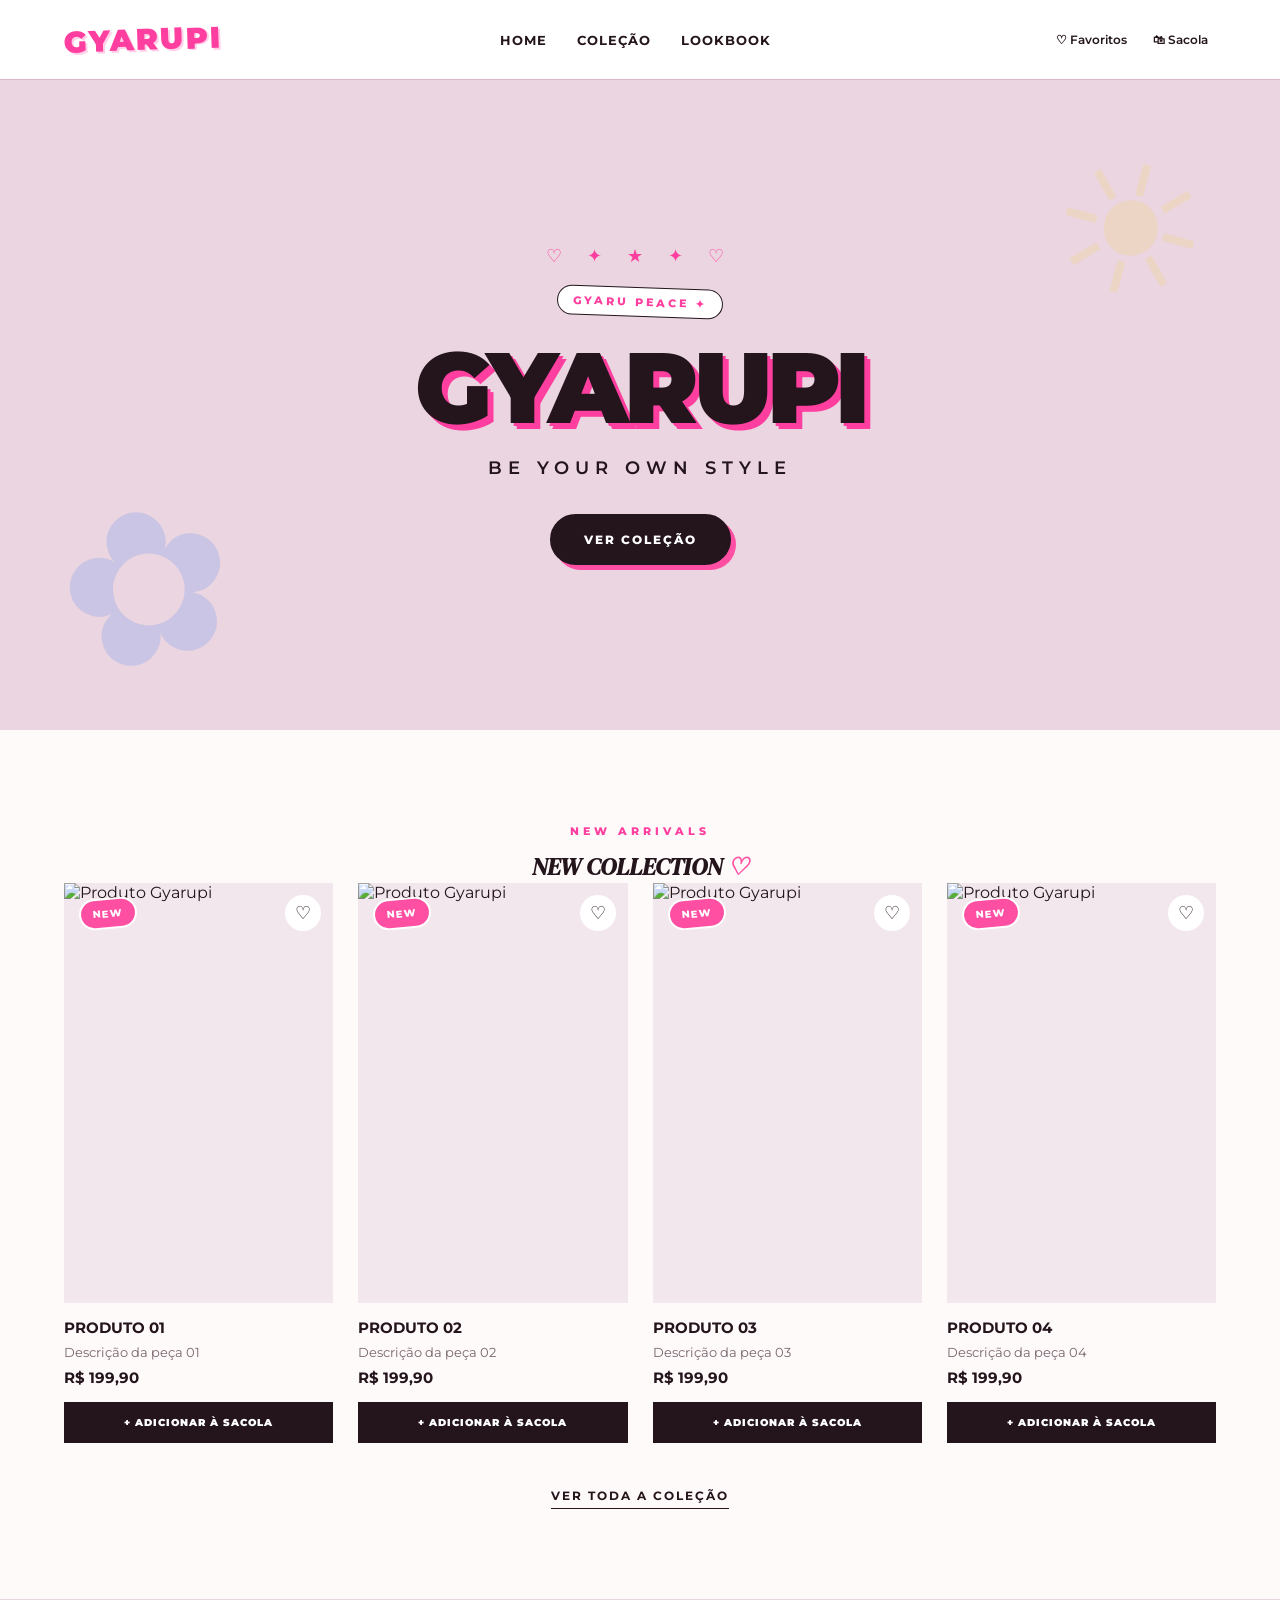
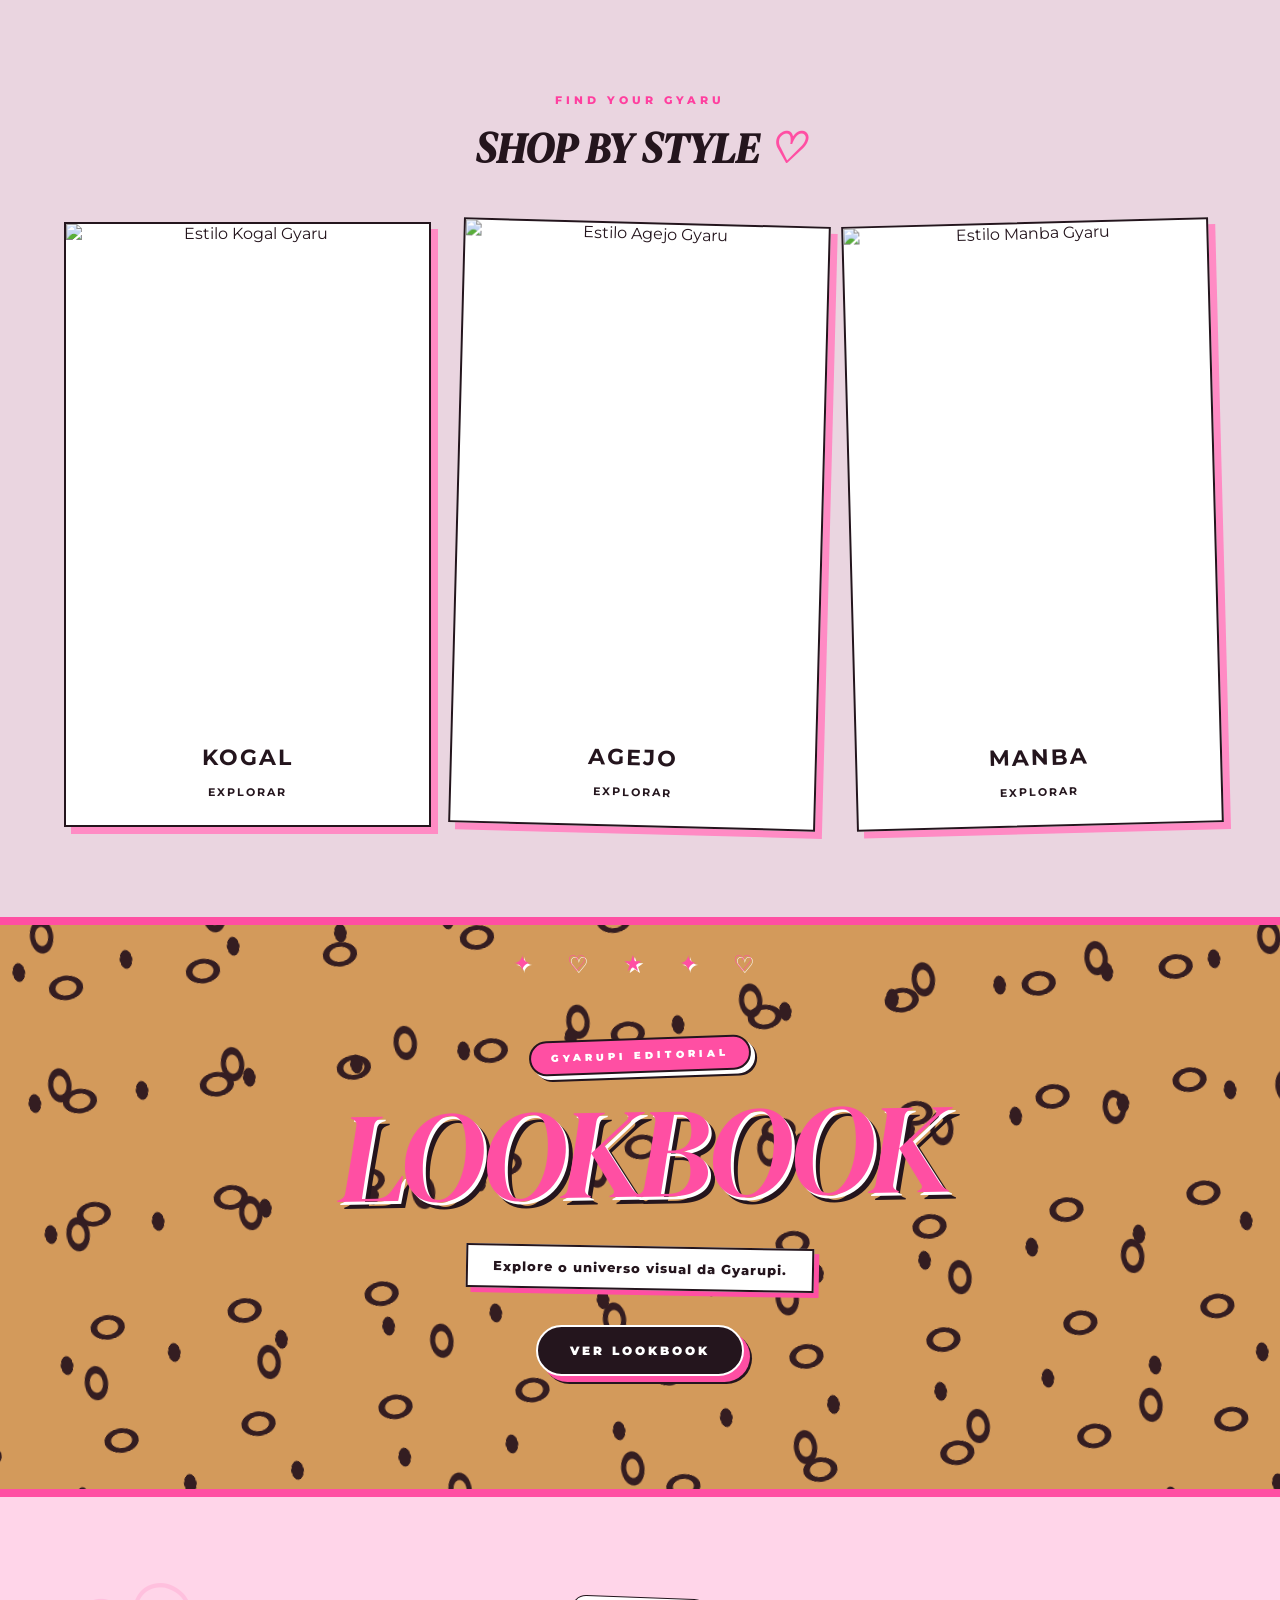
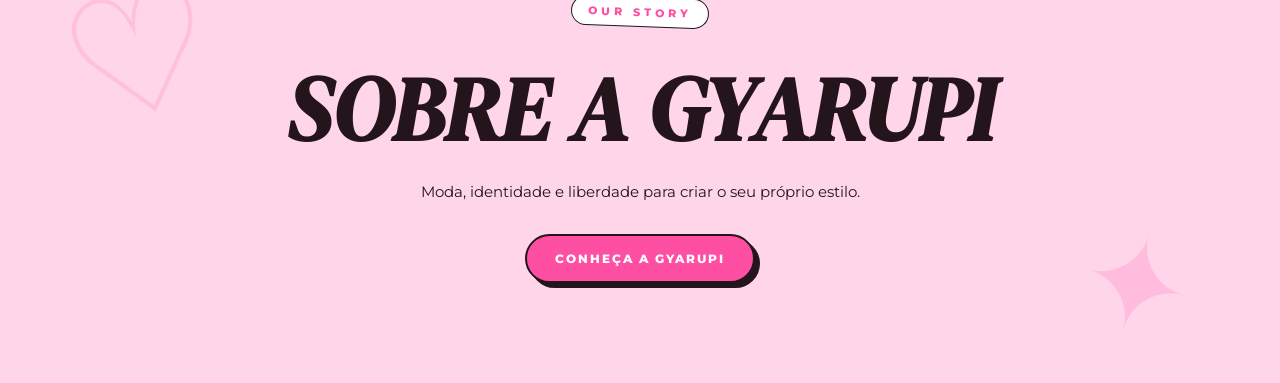
==== index.html @ 0e394620 "Add files via upload" ====
<!DOCTYPE html>
<html lang="pt-BR">

<head>
    <meta charset="UTF-8">
    <meta name="viewport" content="width=device-width, initial-scale=1.0">

    <title>Gyarupi</title>

    <link rel="stylesheet" href="/index.css">
</head>

<body>

    <!-- ========================================
         CABEÇALHO
    ========================================= -->

    <header class="cabecalho">

        <div class="logo">
            GYARUPI
        </div>

        <nav class="menu">
            <a href="index.html">HOME</a>
            <a href="colecao.html">COLEÇÃO</a>
            <a href="lookbook.html">LOOKBOOK</a>
           
        </nav>

        <div class="acoes">
    <button class="botao-favoritos">♡ Favoritos</button>
    <button class="botao-sacola">🛍 Sacola</button>
</div>
    </header>


    <!-- ========================================
         CONTEÚDO PRINCIPAL
    ========================================= -->

    <main>

        <!-- ====================================
             HERO / CAPA
        ===================================== -->

        <section id="home" class="hero">

            <div class="hero-conteudo">

                <p class="hero-pequeno">
                    GYARU PEACE ✦
                </p>

                <h1>GYARUPI</h1>

                <p class="hero-frase">
                    BE YOUR OWN STYLE
                </p>

                <a href="colecao.html" class="botao-colecao">
                    VER COLEÇÃO
                </a>

            </div>


        </section>


        <!-- ====================================
             DESTAQUES DA COLEÇÃO
        ===================================== -->

        <section class="colecao">

            <p class="subtitulo">
                NEW ARRIVALS
            </p>

            <h2>NEW COLLECTION</h2>

            <div class="produtos">

                <!-- PRODUTO 01 -->

                <article class="produto">

                    <div class="produto-imagem">

                        <span class="etiqueta">NEW</span>

                        <button class="favorito">♡</button>

                        <img src="imagens/produto-01.jpg" alt="Produto Gyarupi">

                    </div>

                    <div class="produto-info">

                        <h3>PRODUTO 01</h3>

                        <p class="produto-descricao">
                            Descrição da peça 01
                        </p>

                        <p class="produto-preco">
                            R$ 199,90
                        </p>
                        <button class="adicionar-sacola">
                            + ADICIONAR À SACOLA
                        </button>
                    </div>

                </article>


                <!-- PRODUTO 02 -->

                <article class="produto">

                    <div class="produto-imagem">

                        <span class="etiqueta">NEW</span>

                        <button class="favorito">♡</button>

                        <img src="imagens/produto-02.jpg" alt="Produto Gyarupi">

                    </div>

                    <div class="produto-info">

                        <h3>PRODUTO 02</h3>

                        <p class="produto-descricao">
                            Descrição da peça 02
                        </p>

                        <p class="produto-preco">
                            R$ 199,90
                        </p>
                        <button class="adicionar-sacola">
                            + ADICIONAR À SACOLA
                        </button>
                    </div>

                </article>


                <!-- PRODUTO 03 -->

                <article class="produto">

                    <div class="produto-imagem">

                        <span class="etiqueta">NEW</span>

                        <button class="favorito">♡</button>

                        <img src="imagens/produto-03.jpg" alt="Produto Gyarupi">

                    </div>

                    <div class="produto-info">

                        <h3>PRODUTO 03</h3>

                        <p class="produto-descricao">
                            Descrição da peça 03
                        </p>

                        <p class="produto-preco">
                            R$ 199,90
                        </p>
                        <button class="adicionar-sacola">
                            + ADICIONAR À SACOLA
                        </button>
                    </div>

                </article>


                <!-- PRODUTO 04 -->

                <article class="produto">

                    <div class="produto-imagem">

                        <span class="etiqueta">NEW</span>

                        <button class="favorito">♡</button>

                        <img src="imagens/produto-04.jpg" alt="Produto Gyarupi">

                    </div>

                    <div class="produto-info">

                        <h3>PRODUTO 04</h3>

                        <p class="produto-descricao">
                            Descrição da peça 04
                        </p>

                        <p class="produto-preco">
                            R$ 199,90
                        </p>
                        <button class="adicionar-sacola">
                            + ADICIONAR À SACOLA
                        </button>
                    </div>

                </article>

            </div>

            <a href="colecao.html" class="ver-todos">
                VER TODA A COLEÇÃO
            </a>

        </section>


        <!-- ====================================
             SHOP BY STYLE
        ===================================== -->

        <section class="estilos">

            <p class="subtitulo">
                FIND YOUR GYARU
            </p>

            <h2>SHOP BY STYLE</h2>

            <div class="lista-estilos">

                <!-- KOGAL -->

                <article class="estilo">

                    <img src="imagens/kogal.jpg" alt="Estilo Kogal Gyaru">

                    <h3>KOGAL</h3>

                    <a href="colecao.html">
                        EXPLORAR
                    </a>

                </article>


                <!-- AGEJO -->

                <article class="estilo">

                    <img src="imagens/agejo.jpg" alt="Estilo Agejo Gyaru">

                    <h3>AGEJO</h3>

                    <a href="colecao.html">
                        EXPLORAR
                    </a>

                </article>


                <!-- MANBA -->

                <article class="estilo manba">

                    <img src="fotoso/MANBA.jpg" alt="Estilo Manba Gyaru">

                    <h3>MANBA</h3>

                    <a href="colecao.html">
                        EXPLORAR
                    </a>

                </article>

        </section>


        <!-- ====================================
             CHAMADA PARA O LOOKBOOK
        ===================================== -->

        <section class="chamada-lookbook">

            <p class="subtitulo">
                GYARUPI EDITORIAL
            </p>

            <h2>LOOKBOOK</h2>

            <p>
                Explore o universo visual da Gyarupi.
            </p>

            <a href="lookbook.html">
                VER LOOKBOOK
            </a>

        </section>


        <!-- ====================================
             CHAMADA SOBRE A MARCA
        ===================================== -->

        <section class="chamada-sobre">

            <p class="subtitulo">
                OUR STORY
            </p>

            <h2>SOBRE A GYARUPI</h2>

            <p>
                Moda, identidade e liberdade para criar o seu próprio estilo.
            </p>

            <a href="sobre.html">
                CONHEÇA A GYARUPI
            </a>

        </section>

    </main>


    <!-- ========================================
         JAVASCRIPT
    ========================================= -->
    <!-- =========================
     POPUP GYARUPI
========================== -->

    <div class="popup-fundo" id="popup">

        <div class="popup">

            <button class="popup-fechar" id="fechar-popup">
                ×
            </button>

            <p class="popup-mini">
                GYARUPI ♡
            </p>

            <h2 id="popup-titulo">
                FAVORITOS
            </h2>

            <p id="popup-texto">
                Você ainda não favoritou nenhum produto.
            </p>

            <button class="popup-botao" id="popup-ok">
                OK ♡
            </button>

        </div>

    </div>
    

<!-- =========================
     FAVORITOS LATERAL
========================== -->

<div class="favoritos-fundo" id="favoritos-fundo"></div>


<aside class="painel-favoritos" id="painel-favoritos">

    <div class="favoritos-topo">

        <div>

            <p class="favoritos-mini">
                YOUR LOVES ♡
            </p>

            <h2>FAVORITOS</h2>

        </div>


        <button class="fechar-favoritos" id="fechar-favoritos">
            ×
        </button>

    </div>


    <div class="favoritos-conteudo" id="favoritos-conteudo">

        <div class="favoritos-vazio">

            <span>♡</span>

            <p>
                Você ainda não favoritou nenhum produto.
            </p>

        </div>

    </div>

</aside>




    <!-- =========================
     SACOLA LATERAL
========================== -->

<div class="sacola-fundo" id="sacola-fundo"></div>

<aside class="painel-sacola" id="painel-sacola">

    <div class="sacola-topo">

        <div>
            <p class="sacola-mini">
                GYARUPI SHOP ♡
            </p>

            <h2>MINHA SACOLA</h2>
        </div>

        <button class="fechar-sacola" id="fechar-sacola">
            ×
        </button>

    </div>


    <div class="sacola-conteudo" id="sacola-conteudo">

        <div class="sacola-vazia">

            <span>♡</span>

            <p>
                Sua sacola está vazia.
            </p>

        </div>

    </div>


    <div class="sacola-rodape">

        <div class="sacola-total">

            <span>TOTAL</span>

            <strong id="sacola-total">
                R$ 0,00
            </strong>

        </div>

        <button class="finalizar-compra">
            FINALIZAR COMPRA ♡
        </button>

    </div>

</aside>
    
    
    <script src="/index.js"></script>


</body>

</html>
---- index.css ----
@import url('https://fonts.googleapis.com/css2?family=DM+Serif+Display:ital@0;1&family=Montserrat:wght@400;500;600;700;800;900&display=swap');

* {
    margin: 0;
    padding: 0;
    box-sizing: border-box;
}

body {
    background-color: #ead5e0;
    color: #24151d;
    font-family: 'Montserrat', sans-serif;
}

img {
    max-width: 100%;
    display: block;
}

a {
    color: inherit;
    text-decoration: none;
}

button {
    font: inherit;
    cursor: pointer;
}


/* cabeçalho */

.cabecalho {
    width: 100%;
    min-height: 80px;
    display: flex;
    align-items: center;
    justify-content: space-between;
    padding: 0 5%;
    background-color: white;
    border-bottom: 1px solid #d9b8c9;
}

.logo {
    font-size: 30px;
    font-weight: 900;
    letter-spacing: 2px;
    color: #ff3f9f;
    transform: rotate(-2deg);
    text-shadow: 2px 2px 0 #ffd0e7;
}

.logo a {
    color: inherit;
    text-decoration: none;
}

.menu {
    display: flex;
    align-items: center;
    gap: 30px;
}

.menu a {
    font-size: 13px;
    font-weight: 700;
    letter-spacing: 1px;
}

.menu a:hover {
    color: #ff4fa3;
}

.acoes {
    display: flex;
    align-items: center;
    gap: 10px;
}

.acoes button {
    border: none;
    background: transparent;
    color: #24151d;
    font-size: 12px;
    font-weight: 600;
    padding: 8px;
}

.acoes button:hover {
    color: #ff4fa3;
}


/* capa */

.hero {
    min-height: 650px;
    display: flex;
    align-items: center;
    justify-content: center;

    padding: 80px 5%;

    background-color: #ead5e0;
    text-align: center;

    position: relative;
    overflow: hidden;
}

.hero-pequeno {
    display: inline-block;

    background-color: white;
    color: #ff3f9f;

    padding: 7px 15px;
    margin-bottom: 20px;

    font-size: 11px;
    font-weight: 800;
    letter-spacing: 3px;

    border: 1px solid #24151d;
    border-radius: 50px;

    transform: rotate(2deg);
}
.hero h1 {
    font-size: 100px;
    font-weight: 900;
    letter-spacing: -5px;
    line-height: 1;
    margin-bottom: 20px;

    text-shadow:
        3px 3px 0 #ff3f9f,
        6px 6px 0 #ff3f9f;
}

.hero-frase {
    font-size: 18px;
    font-weight: 600;
    letter-spacing: 6px;
    margin-bottom: 35px;
}

.hero-conteudo {
    max-width: 900px;
    width: 100%;
    margin: 0 auto;
}


.botao-colecao {
    display: inline-block;

    background-color: #24151d;
    color: white;

    padding: 16px 32px;

    border: 2px solid #24151d;
    border-radius: 50px;

    font-size: 12px;
    font-weight: 800;
    letter-spacing: 2px;

    box-shadow: 5px 5px 0 #ff4fa3;

    transition: 0.2s;
}

.botao-colecao:hover {
    background-color: #ff4fa3;
    color: white;

    transform: translate(3px, 3px);

    box-shadow: 2px 2px 0 #24151d;
}

.hero-conteudo::before {
    content: "♡  ✦  ★  ✦  ♡";
    display: block;

    color: #ff3f9f;

    font-size: 18px;
    letter-spacing: 10px;

    margin-bottom: 20px;
}

.hero::before {
    content: "☀";

    position: absolute;
    top: 60px;
    right: 70px;

    font-size: 180px;
    line-height: 1;

    color: #ffd900;
    opacity: 0.12;

    transform: rotate(15deg);
}

.hero::after {
    content: "✿";

    position: absolute;
    bottom: 40px;
    left: 60px;

    font-size: 210px;
    line-height: 1;

    color: #005eff;
    opacity: 0.13;

    transform: rotate(-15deg);
}

.botao-colecao:hover::after {
    max-width: 40px;
    opacity: 1;
}

/* coleção da home */

.colecao {
    padding: 90px 5%;
    background-color: #fffafa;
    text-align: center;
}

.subtitulo {
    display: inline-block;

    color: #ff3f9f;

    font-size: 11px;
    font-weight: 800;
    letter-spacing: 4px;

    margin-bottom: 12px;

    text-transform: uppercase;
}

.colecao h2,
.estilos h2 {
    font-family: 'DM Serif Display', serif;
    font-style: italic;
    color: #24151d;
}

.colecao h2::after,
.estilos h2::after {
    content: " ♡";
    color: #ff4fa3;
}

.produtos {
    display: grid;
    grid-template-columns: repeat(4, 1fr);
    gap: 25px;
}

.produto {
    text-align: left;
    transition: 0.25s;
}

.produto:hover {
    transform: translateY(-8px);
}

.produto {
    text-align: left;
}

.produto-imagem {
    position: relative;
    background-color: #f2e7ed;
    overflow: hidden;
}

.produto-imagem img {
    width: 100%;
    height: 420px;
    object-fit: cover;
}

.produto-imagem img {
    width: 100%;
    height: 420px;
    object-fit: cover;

    transition: 0.4s;
}

.produto:hover .produto-imagem img {
    transform: scale(1.04);
}

.etiqueta {
    position: absolute;
    top: 15px;
    left: 15px;
    z-index: 2;

    background-color: #ff4fa3;
    color: white;

    padding: 7px 12px;

    border: 2px solid white;
    border-radius: 20px;

    font-size: 10px;
    font-weight: 800;
    letter-spacing: 1px;

    transform: rotate(-5deg);
}

.favorito {
    position: absolute;
    top: 12px;
    right: 12px;
    z-index: 2;

    width: 36px;
    height: 36px;

    border: none;
    border-radius: 50%;

    background-color: white;
    color: #24151d;

    font-size: 18px;
}

.favorito:hover {
    color: #ff4fa3;
}

.produto-info {
    padding-top: 15px;
}

.produto-info h3 {
    font-size: 15px;
    margin-bottom: 7px;
}

.produto-descricao {
    color: #77656e;
    font-size: 13px;
    margin-bottom: 8px;
}

.produto-preco {
    font-size: 15px;
    font-weight: 700;
}

.ver-todos {
    display: inline-block;
    margin-top: 45px;
    padding-bottom: 5px;

    font-size: 12px;
    font-weight: 700;
    letter-spacing: 2px;

    border-bottom: 1px solid #24151d;
}

.ver-todos:hover {
    color: #ff4fa3;
    border-color: #ff4fa3;
}


/* estilos gyaru */

.estilos {
    padding: 90px 5%;
    text-align: center;
}

.estilos h2 {
    font-size: 42px;
    margin-bottom: 45px;
}

.lista-estilos {
    display: grid;
    grid-template-columns: repeat(3, 1fr);
    gap: 25px;
}

.estilo {
    background-color: white;
    padding-bottom: 25px;
}

.estilo img {
    width: 100%;
    height: 500px;
    object-fit: cover;
}

.estilo h3 {
    margin-top: 20px;
    margin-bottom: 10px;

    font-size: 22px;
    letter-spacing: 2px;
}

.estilo a {
    font-size: 11px;
    font-weight: 700;
    letter-spacing: 2px;
}

.estilo a:hover {
    color: #ff4fa3;
}


/* lookbook */

.chamada-lookbook {
    min-height: 580px;
    padding: 100px 5%;

    display: flex;
    flex-direction: column;
    align-items: center;
    justify-content: center;

    text-align: center;

    background-color: #d39a5b;

    position: relative;
    overflow: hidden;

    border-top: 8px solid #ff4fa3;
    border-bottom: 8px solid #ff4fa3;
}


/* oncinha */

.chamada-lookbook::before {
    content: "";

    position: absolute;
    inset: -100px;

    background-image:

        radial-gradient(
            ellipse 24px 17px at center,
            transparent 35%,
            #2c171e 38% 58%,
            transparent 61%
        ),

        radial-gradient(
            ellipse 17px 25px at center,
            transparent 30%,
            #2c171e 34% 55%,
            transparent 59%
        ),

        radial-gradient(
            ellipse 9px 14px at center,
            #2c171e 0 55%,
            transparent 58%
        );

    background-size:
        115px 95px,
        145px 125px,
        90px 110px;

    background-position:
        0 0,
        55px 35px,
        25px 70px;

    transform: rotate(-7deg) scale(1.2);

    opacity: 0.95;
}


/* brilho por cima */

.chamada-lookbook::after {
    content: "✦        ♡        ★        ✦        ♡";

    position: absolute;
    top: 25px;
    left: 0;

    width: 100%;

    color: #ff4fa3;

    font-size: 22px;
    letter-spacing: 15px;

    text-shadow: 2px 2px 0 white;

    z-index: 1;
}


.chamada-lookbook > * {
    position: relative;
    z-index: 2;
}


/* mini titulo */

.chamada-lookbook .subtitulo {
    display: inline-block;

    background-color: #ff4fa3;
    color: white;

    padding: 9px 20px;

    border: 2px solid #24151d;
    border-radius: 50px;

    font-size: 10px;
    font-weight: 900;
    letter-spacing: 4px;

    margin-bottom: 25px;

    box-shadow:
        4px 4px 0 white,
        6px 6px 0 #24151d;

    transform: rotate(-2deg);
}


/* titulo */

.chamada-lookbook h2 {
    font-family: 'DM Serif Display', serif;

    font-size: clamp(75px, 10vw, 145px);

    font-style: italic;
    font-weight: 400;

    line-height: 0.85;
    letter-spacing: -5px;

    color: #ff4fa3;

    text-shadow:
        3px 3px 0 white,
        7px 7px 0 #24151d;

    margin-bottom: 40px;

    transform: rotate(-1deg);

    transition: 0.3s;
}


.chamada-lookbook h2:hover {
    transform: rotate(1deg) scale(1.04);
}


/* frase */

.chamada-lookbook p:not(.subtitulo) {
    background-color: white;
    color: #24151d;

    padding: 12px 25px;

    border: 2px solid #24151d;

    margin-bottom: 35px;

    font-size: 13px;
    font-weight: 800;
    letter-spacing: 1px;

    box-shadow: 5px 5px 0 #ff4fa3;

    transform: rotate(1deg);
}


/* botão */

.chamada-lookbook a {
    display: inline-block;

    background-color: #24151d;
    color: white;

    border: 2px solid white;
    border-radius: 50px;

    padding: 16px 32px;

    font-size: 12px;
    font-weight: 900;
    letter-spacing: 3px;

    box-shadow:
        6px 6px 0 #ff4fa3,
        8px 8px 0 #24151d;

    transition: 0.2s;
}


.chamada-lookbook a:hover {
    background-color: #ff4fa3;

    transform: translate(4px, 4px) rotate(-2deg);

    box-shadow:
        2px 2px 0 white,
        4px 4px 0 #24151d;
}

/* sobre */

.chamada-sobre {
    min-height: 480px;
    padding: 100px 5%;

    display: flex;
    flex-direction: column;
    align-items: center;
    justify-content: center;

    text-align: center;

    background-color: #ffd5e9;

    position: relative;
    overflow: hidden;
}


.chamada-sobre::before {
    content: "♡";
    position: absolute;

    left: 5%;
    top: 40px;

    font-family: 'DM Serif Display', serif;
    font-size: 170px;

    color: #ff4fa3;
    opacity: 0.15;

    transform: rotate(-15deg);
}


.chamada-sobre::after {
    content: "✦";
    position: absolute;

    right: 7%;
    bottom: 20px;

    font-size: 130px;

    color: #ff4fa3;
    opacity: 0.18;

    transform: rotate(15deg);
}


.chamada-sobre > * {
    position: relative;
    z-index: 2;
}


.chamada-sobre .subtitulo {
    background-color: white;
    color: #ff4fa3;

    padding: 7px 16px;

    border: 1px solid #24151d;
    border-radius: 50px;

    transform: rotate(2deg);
}


.chamada-sobre h2 {
    font-family: 'DM Serif Display', serif;

    font-size: clamp(45px, 7vw, 90px);
    font-style: italic;

    line-height: 1;

    margin: 25px 0;

    color: #24151d;
}


.chamada-sobre p:not(.subtitulo) {
    max-width: 600px;

    font-size: 15px;
    line-height: 1.7;

    margin-bottom: 30px;
}


.chamada-sobre a {
    display: inline-block;

    background-color: #ff4fa3;
    color: white;

    border: 2px solid #24151d;
    border-radius: 50px;

    padding: 15px 28px;

    font-size: 12px;
    font-weight: 800;
    letter-spacing: 2px;

    box-shadow: 5px 5px 0 #24151d;

    transition: 0.2s;
}


.chamada-sobre a:hover {
    background-color: white;
    color: #ff4fa3;

    transform: translate(3px, 3px);

    box-shadow: 2px 2px 0 #24151d;
}

/* celular */

@media (max-width: 900px) {

    .cabecalho {
        flex-wrap: wrap;
        height: auto;
        padding-top: 20px;
        padding-bottom: 20px;
        gap: 20px;
    }

    .menu {
        order: 3;
        width: 100%;
        justify-content: center;
        gap: 15px;
    }

    .hero h1 {
        font-size: 70px;
    }

    .produtos {
        grid-template-columns: repeat(2, 1fr);
    }

    .lista-estilos {
        grid-template-columns: 1fr;
    }

}


@media (max-width: 550px) {

    .logo {
        font-size: 22px;
    }

    .acoes button {
        font-size: 0;
    }

    .acoes button::first-letter {
        font-size: 18px;
    }

    .menu {
        flex-wrap: wrap;
    }

    .menu a {
        font-size: 11px;
    }

    .hero {
        min-height: 520px;
    }

    .hero h1 {
        font-size: 52px;
        letter-spacing: -2px;
    }

    .hero-frase {
        font-size: 12px;
        letter-spacing: 3px;
    }

    .colecao h2,
    .estilos h2,
    .chamada-sobre h2 {
        font-size: 32px;
    }

    .produtos {
        grid-template-columns: 1fr;
    }

    .produto-imagem img {
        height: auto;
    }

    .cabecalho-pagina h1 {
        font-size: 48px;
    }

    .filtros {
        flex-wrap: wrap;
    }

}

.estilo {
    position: relative;
    background-color: white;
    padding-bottom: 25px;

    border: 2px solid #24151d;

    box-shadow: 7px 7px 0 #ff8bc4;

    transition: 0.25s;
}

.estilo:nth-child(2) {
    transform: rotate(1.5deg);
}

.estilo:nth-child(3) {
    transform: rotate(-1.5deg);
}

.estilo:hover {
    transform: rotate(0deg) translateY(-8px);
}

::selection {
    background-color: #ff4fa3;
    color: white;
}





/* pagina coleção */

.cabecalho-pagina {
    min-height: 400px;

    display: flex;
    flex-direction: column;
    align-items: center;
    justify-content: center;

    text-align: center;

    padding: 70px 5%;

    background-color: #ffd6e8;

    position: relative;
    overflow: hidden;
}



.cabecalho-pagina .subtitulo {
    display: inline-block;

    background-color: white;
    color: #ff3f9f;

    padding: 8px 18px;

    border: 1px solid #24151d;
    border-radius: 50px;

    font-size: 10px;
    font-weight: 900;
    letter-spacing: 4px;

    margin-bottom: 25px;

    transform: rotate(-2deg);
}

.cabecalho-pagina h1 {
    font-family: 'Montserrat', sans-serif;

    font-size: 90px;
    font-weight: 900;

    line-height: 1;
    letter-spacing: -5px;

    color: #24151d;

    text-shadow: 7px 7px 0 #ff3f9f;

    margin-bottom: 25px;
}

.descricao-pagina {
    font-size: 14px;
    font-weight: 600;

    letter-spacing: 1px;

    color: #24151d;
}

/* catalogo */

/* =========================
   CATÁLOGO
========================= */

.catalogo {
    padding: 70px 5% 120px;

    background-color: #fff9fc;

    position: relative;
}


/* filtros */

/* filtros */

.filtros {
    display: flex;

    justify-content: center;
    align-items: center;

    flex-wrap: wrap;

    gap: 15px;

    margin-bottom: 60px;
}

.filtros button {
    background-color: white;
    color: #24151d;

    border: 2px solid #24151d;
    border-radius: 50px;

    padding: 12px 24px;

    font-size: 11px;
    font-weight: 900;
    letter-spacing: 2px;

    cursor: pointer;

    box-shadow: 4px 4px 0 #ff3f9f;

    transition: 0.2s;
}

.filtros button:hover {
    background-color: #ff3f9f;
    color: white;

    transform: translate(2px, 2px);

    box-shadow: 2px 2px 0 #24151d;

}

.filtros .ativo {
    background-color: #24151d;
    color: white;

    box-shadow: 4px 4px 0 #ff3f9f;
}

/* grade dos produtos */

.catalogo .produtos {
    display: grid;

    grid-template-columns: repeat(4, 1fr);

    gap: 30px;

    max-width: 1400px;

    margin: 0 auto;
}

.catalogo .produto {
    background-color: white;

    padding: 10px;

    border: 2px solid #24151d;

    position: relative;

    box-shadow: 6px 6px 0 #f5c9df;

    transition: 0.25s;
}

.catalogo .produto:hover {
    transform: translateY(-8px);

    box-shadow: 8px 8px 0 #ff3f9f;
}

.catalogo .produto-imagem {
    position: relative;

    overflow: hidden;

    background-color: #f5e4ec;
}

.catalogo .produto-imagem img {
    display: block;

    width: 100%;
    height: 380px;

    object-fit: cover;

    transition: 0.4s;
}
.catalogo .produto:hover img {
    transform: scale(1.05);
}

.catalogo .produto-info {
    padding: 16px 5px 8px;
}

.catalogo .produto-info h3 {
    font-size: 14px;
    font-weight: 900;
    letter-spacing: 1px;

    margin-bottom: 6px;
}

.catalogo .produto-descricao {
    color: #806d76;

    font-size: 12px;

    margin-bottom: 10px;
}

.catalogo .produto-preco {
    color: #ff3f9f;

    font-size: 16px;
    font-weight: 900;
}

.catalogo .favorito {
    position: absolute;

    top: 12px;
    right: 12px;

    z-index: 2;

    width: 38px;
    height: 38px;

    background-color: white;
    color: #ff3f9f;

    border: 2px solid #24151d;
    border-radius: 50%;

    font-size: 18px;

    cursor: pointer;

    transition: 0.2s;
}

.catalogo .favorito:hover {
    background-color: #ff3f9f;
    color: white;

    transform: rotate(12deg) scale(1.1);
}

.catalogo .produto-info {
    padding: 18px 5px 10px;

    text-align: left;
}

.produto-estilo {
    color: #ff3f9f;

    font-size: 9px;
    font-weight: 900;
    letter-spacing: 3px;

    margin-bottom: 7px;
}

.catalogo .produto-info h3 {
    color: #24151d;

    font-size: 15px;
    font-weight: 900;

    letter-spacing: 1px;

    margin-bottom: 7px;
}

.catalogo .produto-descricao {
    color: #806d76;

    font-size: 12px;

    margin-bottom: 12px;
}

.catalogo .produto-preco {
    color: #ff3f9f;

    font-size: 17px;
    font-weight: 900;
}

/* =========================
   POPUP GYARUPI
========================= */

.popup-fundo {
    position: fixed;
    inset: 0;

    background-color: rgba(36, 21, 29, 0.55);

    display: none;
    align-items: center;
    justify-content: center;

    padding: 20px;

    z-index: 9999;
}


/* mostra o popup */

.popup-fundo.aberto {
    display: flex;
}


/* caixa principal */

.popup {
    width: 100%;
    max-width: 440px;

    background-color: #ffd6e8;

    border: 3px solid #24151d;

    padding: 55px 35px 35px;

    position: relative;

    text-align: center;

    box-shadow:
        9px 9px 0 #ff3f9f,
        13px 13px 0 #24151d;

    transform: rotate(-1deg);
}


/* estrelinhas decorativas */

.popup::before {
    content: "♡  ✦  ★  ✦  ♡";

    display: block;

    color: #ff3f9f;

    font-size: 18px;
    letter-spacing: 10px;

    margin-bottom: 20px;
}


/* mini titulo */

.popup-mini {
    display: inline-block;

    background-color: white;
    color: #ff3f9f;

    border: 2px solid #24151d;
    border-radius: 50px;

    padding: 7px 15px;

    font-size: 9px;
    font-weight: 900;
    letter-spacing: 3px;

    margin-bottom: 18px;

    transform: rotate(2deg);
}


/* titulo grande */

.popup h2 {
    color: #24151d;

    font-size: 42px;
    font-weight: 900;

    line-height: 1;

    letter-spacing: -2px;

    margin-bottom: 20px;

    text-shadow: 4px 4px 0 #ff3f9f;
}


/* mensagem */

.popup #popup-texto {
    max-width: 300px;

    margin: 0 auto 30px;

    color: #24151d;

    font-size: 14px;
    font-weight: 600;

    line-height: 1.6;
}


/* botão */

.popup-botao {
    background-color: #24151d;
    color: white;

    border: 2px solid #24151d;
    border-radius: 50px;

    padding: 14px 35px;

    font-size: 11px;
    font-weight: 900;
    letter-spacing: 2px;

    cursor: pointer;

    box-shadow: 5px 5px 0 #ff3f9f;

    transition: 0.2s;
}


.popup-botao:hover {
    background-color: #ff3f9f;

    transform: translate(3px, 3px);

    box-shadow: 2px 2px 0 #24151d;
}


/* X */

.popup-fechar {
    position: absolute;

    top: 12px;
    right: 15px;

    width: 35px;
    height: 35px;

    display: flex;
    align-items: center;
    justify-content: center;

    background-color: white;
    color: #24151d;

    border: 2px solid #24151d;
    border-radius: 50%;

    font-size: 20px;
    font-weight: 900;

    cursor: pointer;

    transition: 0.2s;
}


.popup-fechar:hover {
    background-color: #ff3f9f;
    color: white;

    transform: rotate(10deg);
}

/* botão adicionar à sacola */

.adicionar-sacola {
    width: 100%;

    margin-top: 15px;
    padding: 12px;

    background-color: #24151d;
    color: white;

    border: 2px solid #24151d;

    font-size: 10px;
    font-weight: 900;
    letter-spacing: 1px;

    cursor: pointer;

    transition: 0.2s;
}

.adicionar-sacola:hover {
    background-color: #ff3f9f;

    box-shadow: 4px 4px 0 #24151d;

    transform: translate(-2px, -2px);
}

/* ========================================
   SACOLA GYARUPI
======================================== */

.sacola-fundo {
    position: fixed;
    inset: 0;

    background: rgba(36, 21, 29, 0.45);

    opacity: 0;
    visibility: hidden;

    z-index: 9998;

    transition: 0.3s;
}


.sacola-fundo.aberto {
    opacity: 1;
    visibility: visible;
}


/* PAINEL */

.painel-sacola {
    position: fixed;

    top: 0;
    right: -500px;

    width: 420px;
    max-width: 90vw;
    height: 100vh;

    background: #fff8fc;

    border-left: 3px solid #24151d;

    z-index: 9999;

    display: flex;
    flex-direction: column;

    transition: right 0.35s ease;

    box-shadow: -10px 0 0 #ff4fa3;
}


.painel-sacola.aberto {
    right: 0;
}


/* ========================================
   TOPO
======================================== */

.sacola-topo {
    background: #f5c9df;

    padding: 28px;

    border-bottom: 3px solid #24151d;

    display: flex;
    align-items: flex-start;
    justify-content: space-between;
}


.sacola-mini {
    margin: 0 0 7px;

    color: #ff3f9f;

    font-size: 10px;
    font-weight: 900;

    letter-spacing: 3px;
}


.sacola-topo h2 {
    margin: 0;

    color: #24151d;

    font-size: 30px;
    font-weight: 900;

    letter-spacing: -1px;

    text-shadow: 3px 3px 0 #ff4fa3;
}


/* X */

.fechar-sacola {
    width: 38px;
    height: 38px;

    flex-shrink: 0;

    display: flex;
    align-items: center;
    justify-content: center;

    background: white;

    border: 2px solid #24151d;
    border-radius: 50%;

    color: #24151d;

    font-size: 22px;
    font-weight: 900;

    cursor: pointer;
}


.fechar-sacola:hover {
    background: #24151d;
    color: white;

    transform: rotate(90deg);
}


/* ========================================
   CONTEÚDO
======================================== */

.sacola-conteudo {
    flex: 1;

    padding: 30px;

    overflow-y: auto;
}


.sacola-vazia {
    height: 100%;

    display: flex;
    flex-direction: column;

    align-items: center;
    justify-content: center;

    text-align: center;
}


.sacola-vazia span {
    display: block;

    color: #ff3f9f;

    font-size: 65px;

    line-height: 1;

    margin-bottom: 15px;
}


.sacola-vazia p {
    margin: 0;

    color: #806d76;

    font-size: 13px;
    font-weight: 600;

    letter-spacing: 1px;
}


/* ========================================
   RODAPÉ
======================================== */

.sacola-rodape {
    padding: 25px;

    background: #f5c9df;

    border-top: 3px solid #24151d;
}


.sacola-total {
    display: flex;

    align-items: center;
    justify-content: space-between;

    margin-bottom: 20px;
}


.sacola-total span {
    font-size: 11px;
    font-weight: 900;

    letter-spacing: 2px;
}


.sacola-total strong {
    color: #ff3f9f;

    font-size: 22px;
    font-weight: 900;
}


/* BOTÃO FINALIZAR */

.finalizar-compra {
    width: 100%;

    padding: 16px;

    background: #24151d;
    color: white;

    border: 2px solid #24151d;
    border-radius: 50px;

    font-size: 11px;
    font-weight: 900;

    letter-spacing: 2px;

    cursor: pointer;

    box-shadow: 5px 5px 0 #ff4fa3;

    transition: 0.2s;
}


.finalizar-compra:hover {
    background: #ff4fa3;

    transform: translate(3px, 3px);

    box-shadow: 2px 2px 0 #24151d;
}

/* ========================================
   PRODUTOS DENTRO DA SACOLA
======================================== */

.item-sacola {
    display: flex;
    align-items: center;
    justify-content: space-between;

    padding: 18px 0;

    border-bottom: 1px solid #e8c6d7;
}


.item-nome {
    color: #24151d;

    font-size: 13px;
    font-weight: 900;

    margin-bottom: 5px;
}


.item-preco {
    color: #ff3f9f;

    font-size: 13px;
    font-weight: 800;
}


.remover-item {
    width: 30px;
    height: 30px;

    background: transparent;
    color: #24151d;

    border: 1px solid #24151d;
    border-radius: 50%;

    font-size: 17px;

    cursor: pointer;
}


.remover-item:hover {
    background: #ff3f9f;
    color: white;
}

/* ========================================
   CHECKOUT GYARUPI
======================================== */

.checkout {
    min-height: 100vh;

    padding: 70px 6% 120px;

    background-color: #fff8fc;

    color: #24151d;
}


/* ========================================
   TÍTULO
======================================== */

.checkout-titulo {
    text-align: center;

    margin-bottom: 60px;
}


.checkout-titulo .subtitulo {
    color: #ff3f9f;

    font-size: 10px;
    font-weight: 900;

    letter-spacing: 5px;

    margin-bottom: 10px;
}


.checkout-titulo h1 {
    font-size: 70px;
    font-weight: 900;

    line-height: 1;

    letter-spacing: -3px;

    color: #24151d;

    text-shadow: 5px 5px 0 #ff70b3;

    margin-bottom: 18px;
}


.checkout-titulo > p:last-child {
    color: #806d76;

    font-size: 13px;
}



/* ========================================
   DUAS COLUNAS
======================================== */

.checkout-grid {
    width: 100%;
    max-width: 1200px;

    margin: 0 auto;

    display: grid;

    grid-template-columns: 1.4fr 0.8fr;

    gap: 50px;

    align-items: start;
}



/* ========================================
   BLOCOS DO FORMULÁRIO
======================================== */

.checkout-formulario {
    display: flex;

    flex-direction: column;

    gap: 30px;
}


.checkout-bloco {
    position: relative;

    background-color: white;

    border: 2px solid #24151d;

    padding: 35px;

    box-shadow: 7px 7px 0 #f5c9df;
}


.checkout-bloco h2 {
    font-size: 25px;

    margin-bottom: 30px;

    letter-spacing: -1px;
}



/* número 01 / 02 / 03 */

.checkout-numero {
    position: absolute;

    top: -15px;
    right: 20px;

    background-color: #ff3f9f;
    color: white;

    border: 2px solid #24151d;

    padding: 7px 12px;

    font-size: 11px;
    font-weight: 900;

    transform: rotate(3deg);
}



/* ========================================
   LABELS
======================================== */

.checkout-bloco label {
    display: block;

    margin-bottom: 8px;

    font-size: 10px;
    font-weight: 900;

    letter-spacing: 2px;
}



/* ========================================
   INPUTS
======================================== */

.checkout-bloco input[type="text"],
.checkout-bloco input[type="email"],
.checkout-bloco input[type="tel"] {
    width: 100%;

    padding: 14px 15px;

    margin-bottom: 25px;

    background-color: #fff8fc;

    border: 1px solid #cfaebb;
    outline: none;

    color: #24151d;

    font-family: inherit;

    font-size: 13px;

    transition: 0.2s;
}

.checkout-bloco input[type="text"]:focus,
.checkout-bloco input[type="email"]:focus,
.checkout-bloco input[type="tel"]:focus {
    border-color: #ff3f9f;

    box-shadow: 4px 4px 0 #f5c9df;

    background-color: white;
}

/* ========================================
   CAMPOS LADO A LADO
======================================== */

.checkout-linha {
    display: grid;

    grid-template-columns: 1fr 2fr;

    gap: 15px;
}



/* ========================================
   FORMAS DE PAGAMENTO
======================================== */

.formas-pagamento {
    display: grid;

    grid-template-columns: repeat(3, 1fr);

    gap: 12px;
}


.formas-pagamento label {
    margin: 0;

    padding: 18px 10px;

    background-color: #fff8fc;

    border: 2px solid #24151d;

    text-align: center;

    cursor: pointer;

    transition: 0.2s;
}


.formas-pagamento label:hover {
    background-color: #f5c9df;

    transform: translateY(-3px);
}


.formas-pagamento input {
    margin-right: 6px;

    accent-color: #ff3f9f;
}

/* ========================================
   CARD DO PEDIDO
======================================== */

.resumo-pedido {
    background-color: #f5c9df;

    border: 3px solid #24151d;

    padding: 35px;

    box-shadow:
        8px 8px 0 #ff3f9f,
        12px 12px 0 #24151d;

    color: #24151d;
}


/* mini texto */

.resumo-mini {
    color: #ff3f9f;

    font-size: 10px;
    font-weight: 900;

    letter-spacing: 3px;

    margin-bottom: 8px;
}


/* SEU PEDIDO */

.resumo-pedido h2 {
    font-size: 32px;
    font-weight: 900;

    margin-bottom: 25px;

    text-shadow: 3px 3px 0 white;
}


/* área onde vão aparecer os produtos */

#checkout-produtos {
    min-height: 100px;

    padding: 20px 0;

    border-top: 1px solid #9c7d8c;
    border-bottom: 1px solid #9c7d8c;

    font-size: 13px;
}


/* total */

.checkout-total {
    display: flex;

    justify-content: space-between;
    align-items: center;

    padding: 25px 0;
}


.checkout-total span {
    font-size: 11px;
    font-weight: 900;

    letter-spacing: 2px;
}


.checkout-total strong {
    color: #ff3f9f;

    font-size: 24px;
    font-weight: 900;
}


/* botão */

.botao-finalizar-pedido {
    width: 100%;

    padding: 16px;

    background-color: #24151d;
    color: white;

    border: 2px solid #24151d;
    border-radius: 50px;

    font-size: 11px;
    font-weight: 900;

    letter-spacing: 2px;

    cursor: pointer;

    box-shadow: 5px 5px 0 #ff3f9f;
}


.botao-finalizar-pedido:hover {
    background-color: #ff3f9f;
}


/* aviso */

.checkout-aviso {
    margin-top: 25px;

    padding-top: 20px;

    border-top: 1px dashed #806d76;

    color: #806d76;

    font-size: 9px;

    line-height: 1.6;

    text-align: center;
}

/* ========================================
   FAVORITOS GYARUPI
======================================== */

.favoritos-fundo {
    position: fixed;
    inset: 0;

    background: rgba(36, 21, 29, 0.45);

    opacity: 0;
    visibility: hidden;

    z-index: 9998;

    transition: 0.3s;
}


.favoritos-fundo.aberto {
    opacity: 1;
    visibility: visible;
}


/* painel */

.painel-favoritos {
    position: fixed;

    top: 0;
    right: -500px;

    width: 420px;
    max-width: 90vw;
    height: 100vh;

    background: #fff8fc;

    border-left: 3px solid #24151d;

    z-index: 9999;

    display: flex;
    flex-direction: column;

    transition: right 0.35s ease;

    box-shadow: -10px 0 0 #ff4fa3;
}


.painel-favoritos.aberto {
    right: 0;
}


/* topo */

.favoritos-topo {
    background: #f5c9df;

    padding: 28px;

    border-bottom: 3px solid #24151d;

    display: flex;
    align-items: flex-start;
    justify-content: space-between;
}


.favoritos-mini {
    margin: 0 0 7px;

    color: #ff3f9f;

    font-size: 10px;
    font-weight: 900;

    letter-spacing: 3px;
}


.favoritos-topo h2 {
    margin: 0;

    color: #24151d;

    font-size: 30px;
    font-weight: 900;

    text-shadow: 3px 3px 0 #ff4fa3;
}


/* botão X */

.fechar-favoritos {
    width: 38px;
    height: 38px;

    display: flex;
    align-items: center;
    justify-content: center;

    flex-shrink: 0;

    background: white;
    color: #24151d;

    border: 2px solid #24151d;
    border-radius: 50%;

    font-size: 22px;
    font-weight: 900;

    cursor: pointer;

    transition: 0.2s;
}


.fechar-favoritos:hover {
    background: #24151d;
    color: white;

    transform: rotate(90deg);
}


/* conteúdo */

.favoritos-conteudo {
    flex: 1;

    padding: 30px;

    overflow-y: auto;
}


/* vazio */

.favoritos-vazio {
    height: 100%;

    display: flex;
    flex-direction: column;

    align-items: center;
    justify-content: center;

    text-align: center;
}


.favoritos-vazio span {
    display: block;

    color: #ff3f9f;

    font-size: 65px;

    margin-bottom: 15px;
}


.favoritos-vazio p {
    color: #806d76;

    font-size: 13px;
    font-weight: 600;

    line-height: 1.6;
}


/* produto favorito */

.item-favorito {
    display: grid;

    grid-template-columns: 90px 1fr;

    gap: 18px;

    align-items: center;

    padding: 18px 0;

    border-bottom: 1px solid #e8c6d7;
}


.item-favorito-imagem {
    width: 90px;
    height: 110px;

    object-fit: cover;

    border: 2px solid #24151d;

    box-shadow: 4px 4px 0 #ff4fa3;
}


.item-favorito-mini {
    color: #ff3f9f;

    font-size: 9px;
    font-weight: 900;

    letter-spacing: 2px;

    margin-bottom: 5px;
}


.item-favorito-info h3 {
    color: #24151d;

    font-size: 13px;
    font-weight: 900;

    margin-bottom: 8px;
}


.item-favorito-preco {
    color: #ff3f9f;

    font-size: 14px;
    font-weight: 900;
}


/* ========================================
   GYARUPI MAGAZINE - FLIPBOOK
======================================== */

.lookbook-area {
    padding: 45px 20px 70px;
    text-align: center;
    background: #f3dce5;
    color: #24151d;
    overflow: hidden;
}

.lookbook-subtitulo {
    color: #ff4fa3;
    letter-spacing: 5px;
    font-size: 12px;
    font-weight: bold;
}

.lookbook-titulo {
    font-size: clamp(27px, 5vw, 48px);
    margin: 12px 0;
    font-weight: 900;
    text-shadow: 3px 3px #ff4fa3;
}

.lookbook-descricao {
    letter-spacing: 3px;
    font-size: 12px;
    margin-bottom: 35px;
}

.revista-container {
    width: 100%;
    max-width: 850px;
    margin: 0 auto;
    display: flex;
    justify-content: center;
}

#gyarupi-revista {
    margin: 0 auto;
}

.pagina {
    background: #fff8fc;
    border: 1px solid #ead0dc;
    padding: 30px 24px;
    box-sizing: border-box;
    display: flex;
    flex-direction: column;
    align-items: center;
    justify-content: center;
    text-align: center;
    overflow: hidden;
    position: relative;
}

.pagina::after {
    content: "♡  ✦  ♡";
    color: #ff4fa3;
    font-size: 16px;
    margin-top: 18px;
}

.pagina-label {
    font-size: 10px;
    letter-spacing: 3px;
    color: #ff4fa3;
    margin-bottom: 25px;
}

.pagina h2 {
    font-size: clamp(22px, 3vw, 34px);
    line-height: 1.15;
    font-weight: 900;
}

.pagina p {
    font-size: 14px;
    line-height: 1.8;
}

.pagina-ilustracao {
    margin: 22px 0;
    padding: 20px 10px;
    width: 85%;
    background: #f3dce5;
    color: #ff4fa3;
    font-size: 28px;
    font-weight: 900;
    transform: rotate(-3deg);
}

.frase-destaque {
    font-weight: 900;
    color: #ff4fa3;
    letter-spacing: 3px;
}

.numero-pagina {
    position: absolute;
    bottom: 12px;
    right: 16px;
    font-size: 10px;
    letter-spacing: 2px;
}

.capa {
    color: #fff8fc;
    background-color: #24151d;
    background-image:
        radial-gradient(ellipse at 20% 20%, #ff4fa3 0 5%, transparent 6%),
        radial-gradient(ellipse at 80% 80%, #ff4fa3 0 5%, transparent 6%);
}

.capa h2 {
    font-size: clamp(38px, 6vw, 60px);
    color: #ff4fa3;
    text-shadow: 3px 3px #fff8fc;
    margin: 30px 0 0;
}

.capa-edicao,
.capa-magazine,
.capa-frase {
    letter-spacing: 3px;
    font-size: 11px;
}

.capa-decoracao {
    font-size: 27px;
    color: #ff4fa3;
}

.capa-oncinha {
    margin: 25px 0;
    padding: 20px;
    background-color: #dba7ba;
    background-image:
        radial-gradient(ellipse at 25% 30%, #24151d 0 8%, transparent 10%),
        radial-gradient(ellipse at 75% 70%, #24151d 0 10%, transparent 12%),
        radial-gradient(ellipse at 65% 20%, #24151d 0 5%, transparent 7%);
    color: white;
    font-weight: 900;
    letter-spacing: 4px;
    line-height: 1.8;
}

.capa-frase {
    color: #ff4fa3;
}

.pagina-kogal {
    background-color: #fff4f8;
}

.pagina-agejo {
    background-color: #f8d8e6;
}

.pagina-manba {
    background-color: #ffe8cf;
}

.contracapa {
    background: #ff4fa3;
    color: #24151d;
}

.contracapa h2 {
    font-size: 35px;
}

.contracapa a {
    display: inline-block;
    padding: 13px 16px;
    margin-top: 25px;
    background: #24151d;
    color: white;
    text-decoration: none;
    font-size: 11px;
    font-weight: bold;
}

.controles-revista {
    margin: 30px auto 0;
    display: flex;
    align-items: center;
    justify-content: center;
    gap: 20px;
    flex-wrap: wrap;
}

.controles-revista button {
    border: 2px solid #24151d;
    background: #24151d;
    color: white;
    padding: 12px 18px;
    cursor: pointer;
    font-weight: bold;
    letter-spacing: 1px;
}

.controles-revista button:hover {
    background: #ff4fa3;
    color: #24151d;
}

#revista-contador {
    font-size: 12px;
    font-weight: bold;
}

.revista-instrucao {
    font-size: 12px;
    margin-top: 20px;
    letter-spacing: 1px;
}

@media (max-width: 600px) {
    .lookbook-area {
        padding: 30px 8px 45px;
    }

    .controles-revista {
        gap: 8px;
    }

    .controles-revista button {
        padding: 10px;
        font-size: 10px;
    }

    #revista-contador {
        font-size: 10px;
    }
}

/* REVISTA MAIOR E CENTRALIZADA */

.revista-container {
    width: 100%;
    max-width: 850px;
    margin: 0 auto;
    display: flex;
    justify-content: center;
    position: relative;
}

/* Centralizar a capa fechada */
#gyarupi-revista {
    margin: 0 auto;
    transform: translateX(-25%);
}
#gyarupi-revista {
    margin: 0 auto;
}

.lookbook-area {
    padding: 35px 15px 60px;
}
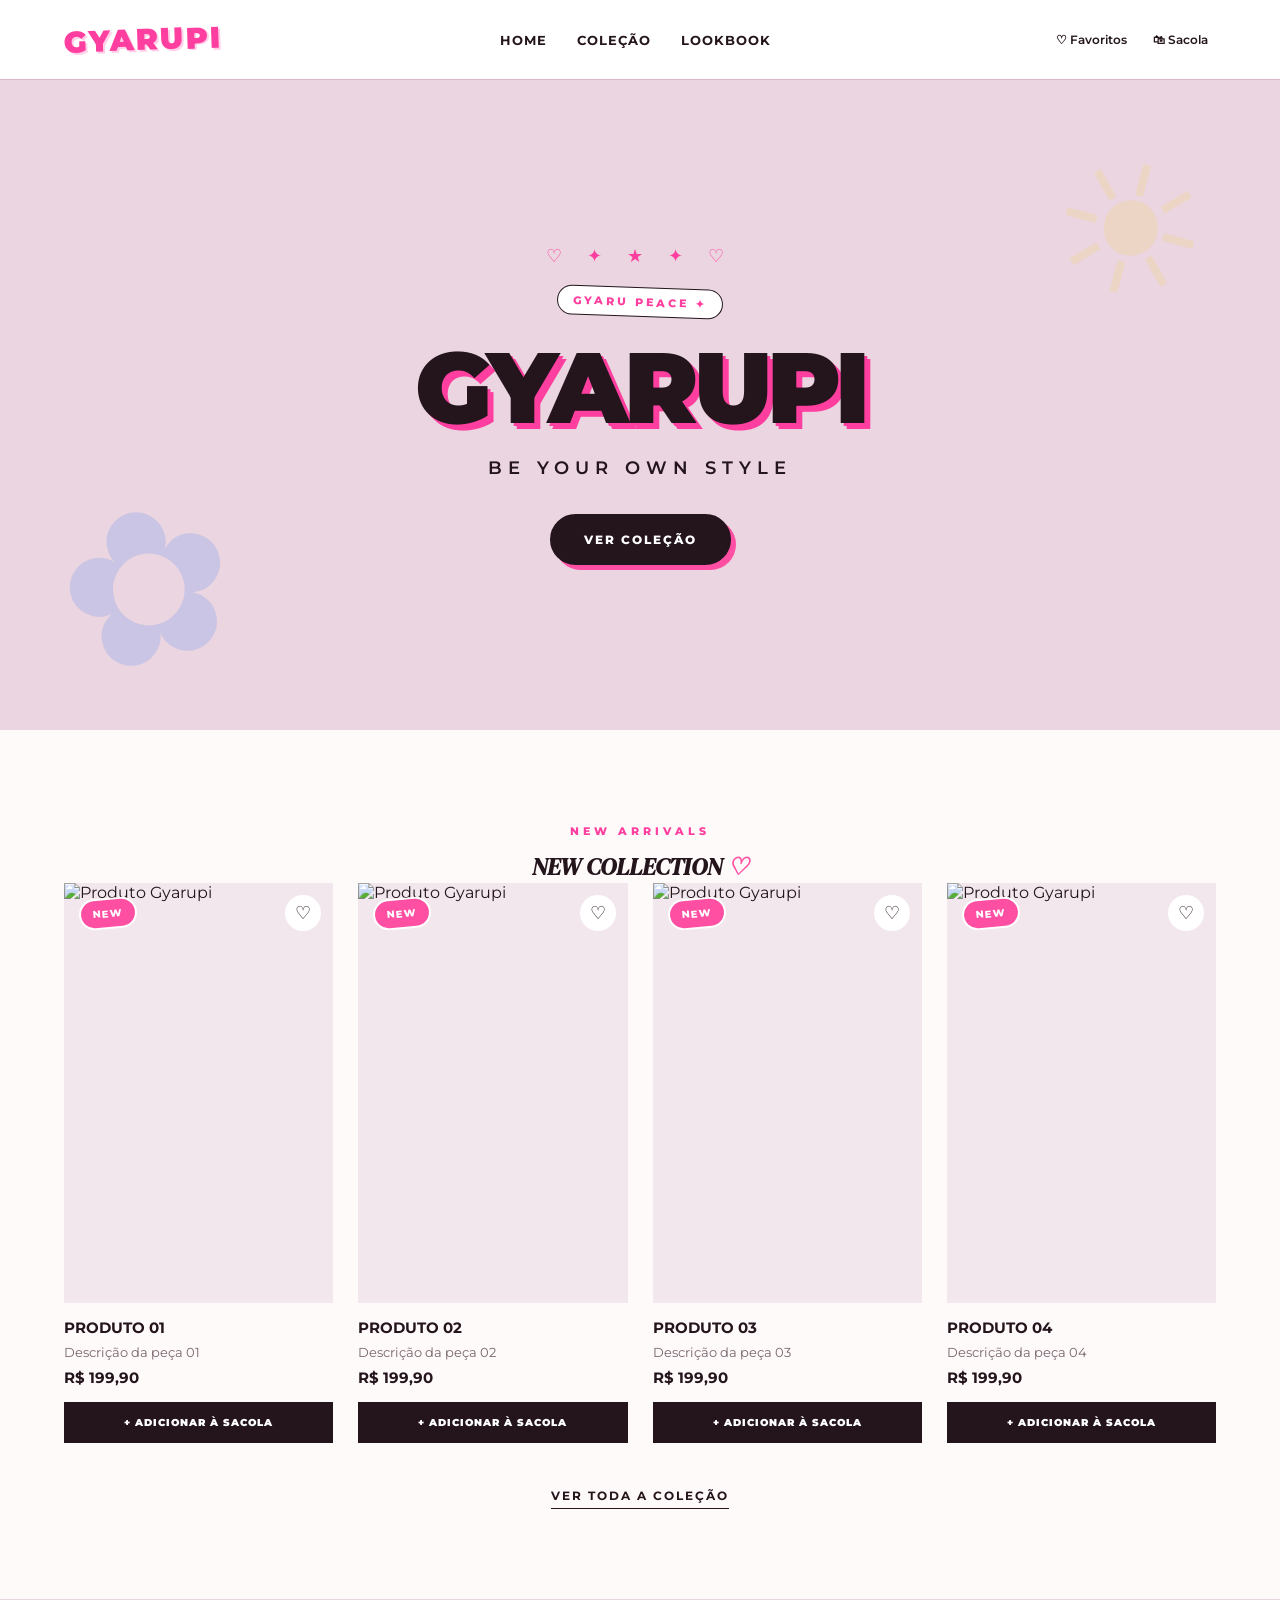
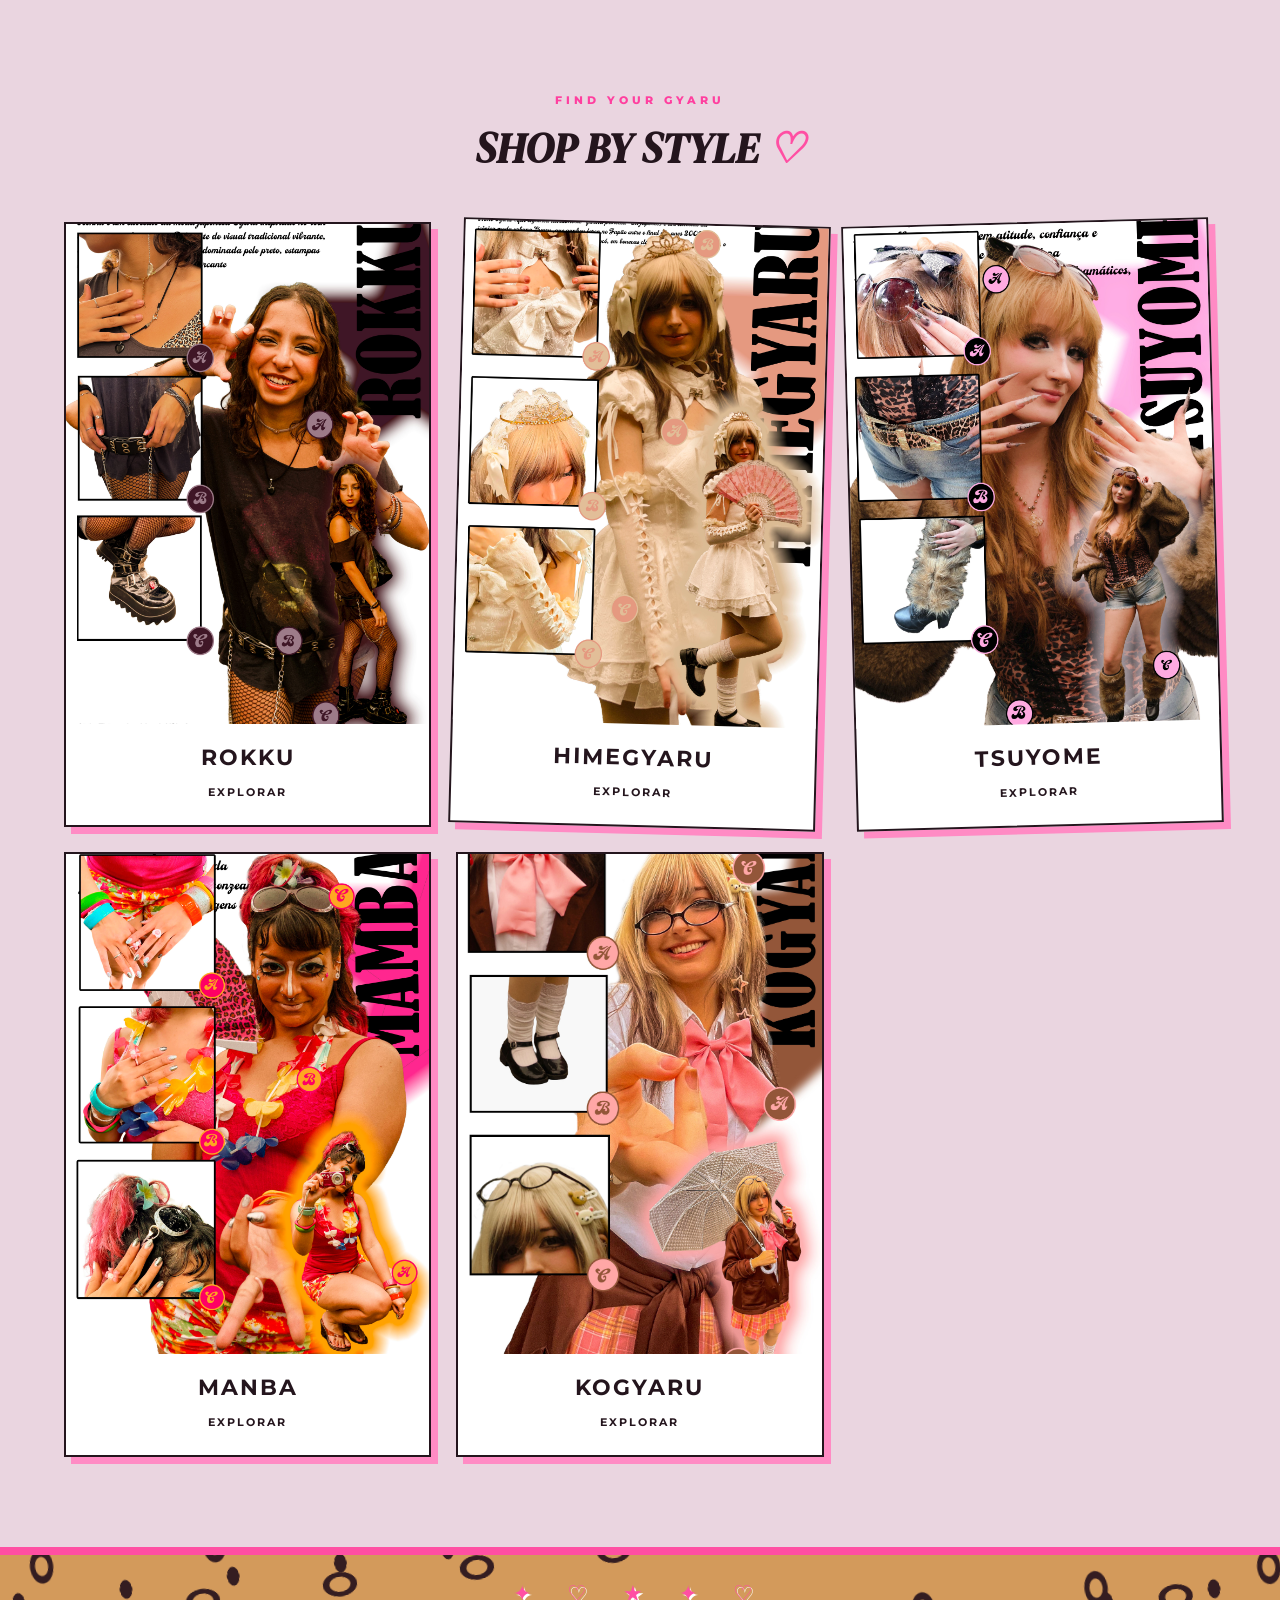
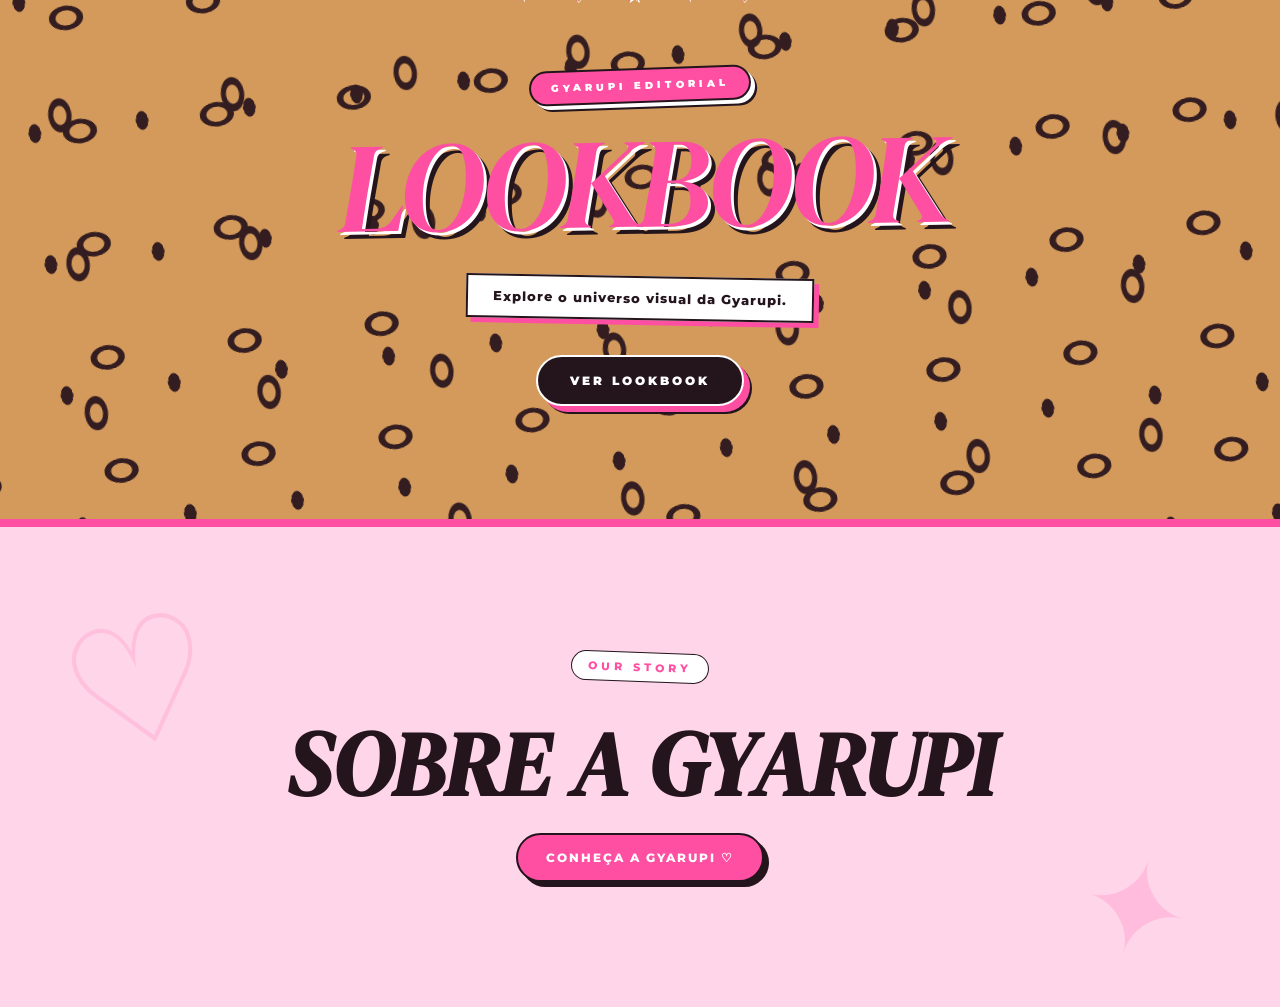
==== commit aad2f051: "Add files via upload" ====
--- a/index.html
+++ b/index.html
@@ -7,14 +7,10 @@
 
     <title>Gyarupi</title>
 
-    <link rel="stylesheet" href="/index.css">
+    <link rel="stylesheet" href="index.css">
 </head>
 
 <body>
-
-    <!-- ========================================
-         CABEÇALHO
-    ========================================= -->
 
     <header class="cabecalho">
 
@@ -26,13 +22,13 @@
             <a href="index.html">HOME</a>
             <a href="colecao.html">COLEÇÃO</a>
             <a href="lookbook.html">LOOKBOOK</a>
-           
+
         </nav>
 
         <div class="acoes">
-    <button class="botao-favoritos">♡ Favoritos</button>
-    <button class="botao-sacola">🛍 Sacola</button>
-</div>
+            <button class="botao-favoritos">♡ Favoritos</button>
+            <button class="botao-sacola">🛍 Sacola</button>
+        </div>
     </header>
 
 
@@ -238,51 +234,78 @@
 
             <div class="lista-estilos">
 
-                <!-- KOGAL -->
+                <!-- ROKKU -->
 
                 <article class="estilo">
 
-                    <img src="imagens/kogal.jpg" alt="Estilo Kogal Gyaru">
-
-                    <h3>KOGAL</h3>
-
-                    <a href="colecao.html">
+                    <img src="fotoso/Mayra lookbook copiar.jpg" alt="Estilo Rokku Gyaru">
+
+                    <h3>ROKKU</h3>
+
+                    <a href="colecao.html?estilo=rokku">
                         EXPLORAR
                     </a>
-
-                </article>
-
-
-                <!-- AGEJO -->
+                </article>
+
+
+                <!-- himegyaru -->
 
                 <article class="estilo">
 
-                    <img src="imagens/agejo.jpg" alt="Estilo Agejo Gyaru">
-
-                    <h3>AGEJO</h3>
-
-                    <a href="colecao.html">
+                    <img src="fotoso/Manu 2 lookbook copiar.jpg" alt="Estilo himegyaru Gyaru">
+
+                    <h3>HIMEGYARU</h3>
+
+                    <a href="colecao.html?estilo=rokku">
                         EXPLORAR
                     </a>
 
                 </article>
 
-
-                <!-- MANBA -->
-
-                <article class="estilo manba">
-
-                    <img src="fotoso/MANBA.jpg" alt="Estilo Manba Gyaru">
-
-                    <h3>MANBA</h3>
-
-                    <a href="colecao.html">
+                <!-- Tsuyome -->
+
+                <article class="estilo">
+
+                    <img src="fotoso/Maria lookbook copiar.jpg" alt="Estilo Tsuyome Gyaru">
+
+                    <h3>TSUYOME</h3>
+
+                    <a href="colecao.html?estilo=tsuyome">
                         EXPLORAR
                     </a>
 
                 </article>
 
+
+                <!-- MANBA -->
+
+                <article class="estilo manba">
+
+                    <img src="fotoso/Giulli lookbook copiar.jpg" alt="Estilo Manba Gyaru">
+
+                    <h3>MANBA</h3>
+
+                    <a href="colecao.html?estilo=manba">
+                        EXPLORAR
+                    </a>
+                </article>
+
+                <!-- KOGYARU -->
+
+                <article class="estilo Kogyaru">
+
+                    <img src="fotoso/Manu lookbook copiar.jpg" alt="Estilo Kogyaru Gyaru">
+
+                    <h3>KOGYARU</h3>
+
+                    <a href="colecao.html?estilo=kogyaru">
+                        EXPLORAR
+                    </a>
+
+                </article>
+
         </section>
+
 
 
         <!-- ====================================
@@ -320,25 +343,20 @@
 
             <h2>SOBRE A GYARUPI</h2>
 
-            <p>
-                Moda, identidade e liberdade para criar o seu próprio estilo.
-            </p>
-
-            <a href="sobre.html">
-                CONHEÇA A GYARUPI
+
+
+            <a href="https://www.instagram.com/_gyarupi/" target="_blank" rel="noopener noreferrer">
+                CONHEÇA A GYARUPI ♡
             </a>
-
         </section>
 
     </main>
 
 
-    <!-- ========================================
-         JAVASCRIPT
-    ========================================= -->
+
     <!-- =========================
      POPUP GYARUPI
-========================== -->
+    ========================== -->
 
     <div class="popup-fundo" id="popup">
 
@@ -367,52 +385,52 @@
         </div>
 
     </div>
-    
-
-<!-- =========================
+
+
+    <!-- =========================
      FAVORITOS LATERAL
 ========================== -->
 
-<div class="favoritos-fundo" id="favoritos-fundo"></div>
-
-
-<aside class="painel-favoritos" id="painel-favoritos">
-
-    <div class="favoritos-topo">
-
-        <div>
-
-            <p class="favoritos-mini">
-                YOUR LOVES ♡
-            </p>
-
-            <h2>FAVORITOS</h2>
-
-        </div>
-
-
-        <button class="fechar-favoritos" id="fechar-favoritos">
-            ×
-        </button>
-
-    </div>
-
-
-    <div class="favoritos-conteudo" id="favoritos-conteudo">
-
-        <div class="favoritos-vazio">
-
-            <span>♡</span>
-
-            <p>
-                Você ainda não favoritou nenhum produto.
-            </p>
-
-        </div>
-
-    </div>
-
-</aside>
+    <div class="favoritos-fundo" id="favoritos-fundo"></div>
+
+
+    <aside class="painel-favoritos" id="painel-favoritos">
+
+        <div class="favoritos-topo">
+
+            <div>
+
+                <p class="favoritos-mini">
+                    YOUR LOVES ♡
+                </p>
+
+                <h2>FAVORITOS</h2>
+
+            </div>
+
+
+            <button class="fechar-favoritos" id="fechar-favoritos">
+                ×
+            </button>
+
+        </div>
+
+
+        <div class="favoritos-conteudo" id="favoritos-conteudo">
+
+            <div class="favoritos-vazio">
+
+                <span>♡</span>
+
+                <p>
+                    Você ainda não favoritou nenhum produto.
+                </p>
+
+            </div>
+
+        </div>
+
+    </aside>
 
 
 
@@ -421,64 +439,64 @@
      SACOLA LATERAL
 ========================== -->
 
-<div class="sacola-fundo" id="sacola-fundo"></div>
-
-<aside class="painel-sacola" id="painel-sacola">
-
-    <div class="sacola-topo">
-
-        <div>
-            <p class="sacola-mini">
-                GYARUPI SHOP ♡
-            </p>
-
-            <h2>MINHA SACOLA</h2>
-        </div>
-
-        <button class="fechar-sacola" id="fechar-sacola">
-            ×
-        </button>
-
-    </div>
-
-
-    <div class="sacola-conteudo" id="sacola-conteudo">
-
-        <div class="sacola-vazia">
-
-            <span>♡</span>
-
-            <p>
-                Sua sacola está vazia.
-            </p>
-
-        </div>
-
-    </div>
-
-
-    <div class="sacola-rodape">
-
-        <div class="sacola-total">
-
-            <span>TOTAL</span>
-
-            <strong id="sacola-total">
-                R$ 0,00
-            </strong>
-
-        </div>
-
-        <button class="finalizar-compra">
-            FINALIZAR COMPRA ♡
-        </button>
-
-    </div>
-
-</aside>
-    
-    
-    <script src="/index.js"></script>
+    <div class="sacola-fundo" id="sacola-fundo"></div>
+
+    <aside class="painel-sacola" id="painel-sacola">
+
+        <div class="sacola-topo">
+
+            <div>
+                <p class="sacola-mini">
+                    GYARUPI SHOP ♡
+                </p>
+
+                <h2>MINHA SACOLA</h2>
+            </div>
+
+            <button class="fechar-sacola" id="fechar-sacola">
+                ×
+            </button>
+
+        </div>
+
+
+        <div class="sacola-conteudo" id="sacola-conteudo">
+
+            <div class="sacola-vazia">
+
+                <span>♡</span>
+
+                <p>
+                    Sua sacola está vazia.
+                </p>
+
+            </div>
+
+        </div>
+
+
+        <div class="sacola-rodape">
+
+            <div class="sacola-total">
+
+                <span>TOTAL</span>
+
+                <strong id="sacola-total">
+                    R$ 0,00
+                </strong>
+
+            </div>
+
+            <button class="finalizar-compra">
+                FINALIZAR COMPRA ♡
+            </button>
+
+        </div>
+
+    </aside>
+
+
+    <script src="index.js"></script>
 
 
 </body>
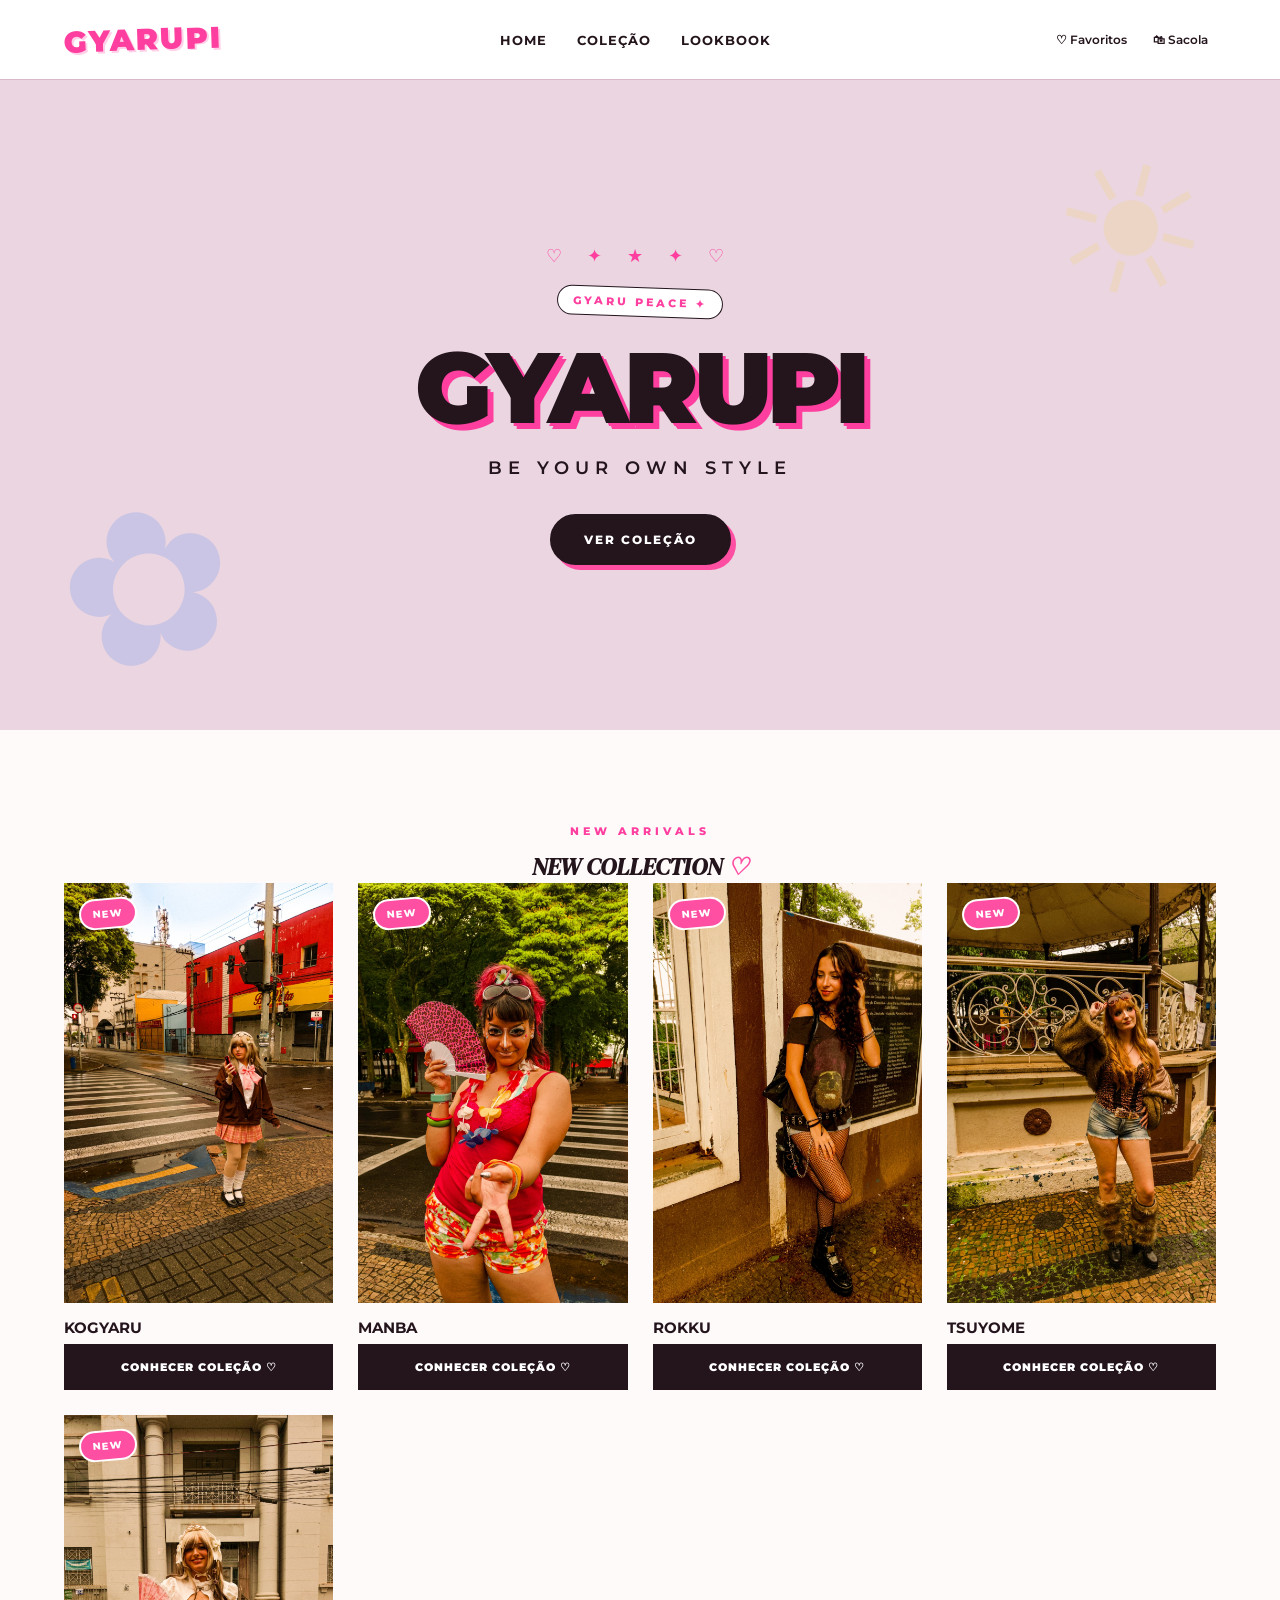
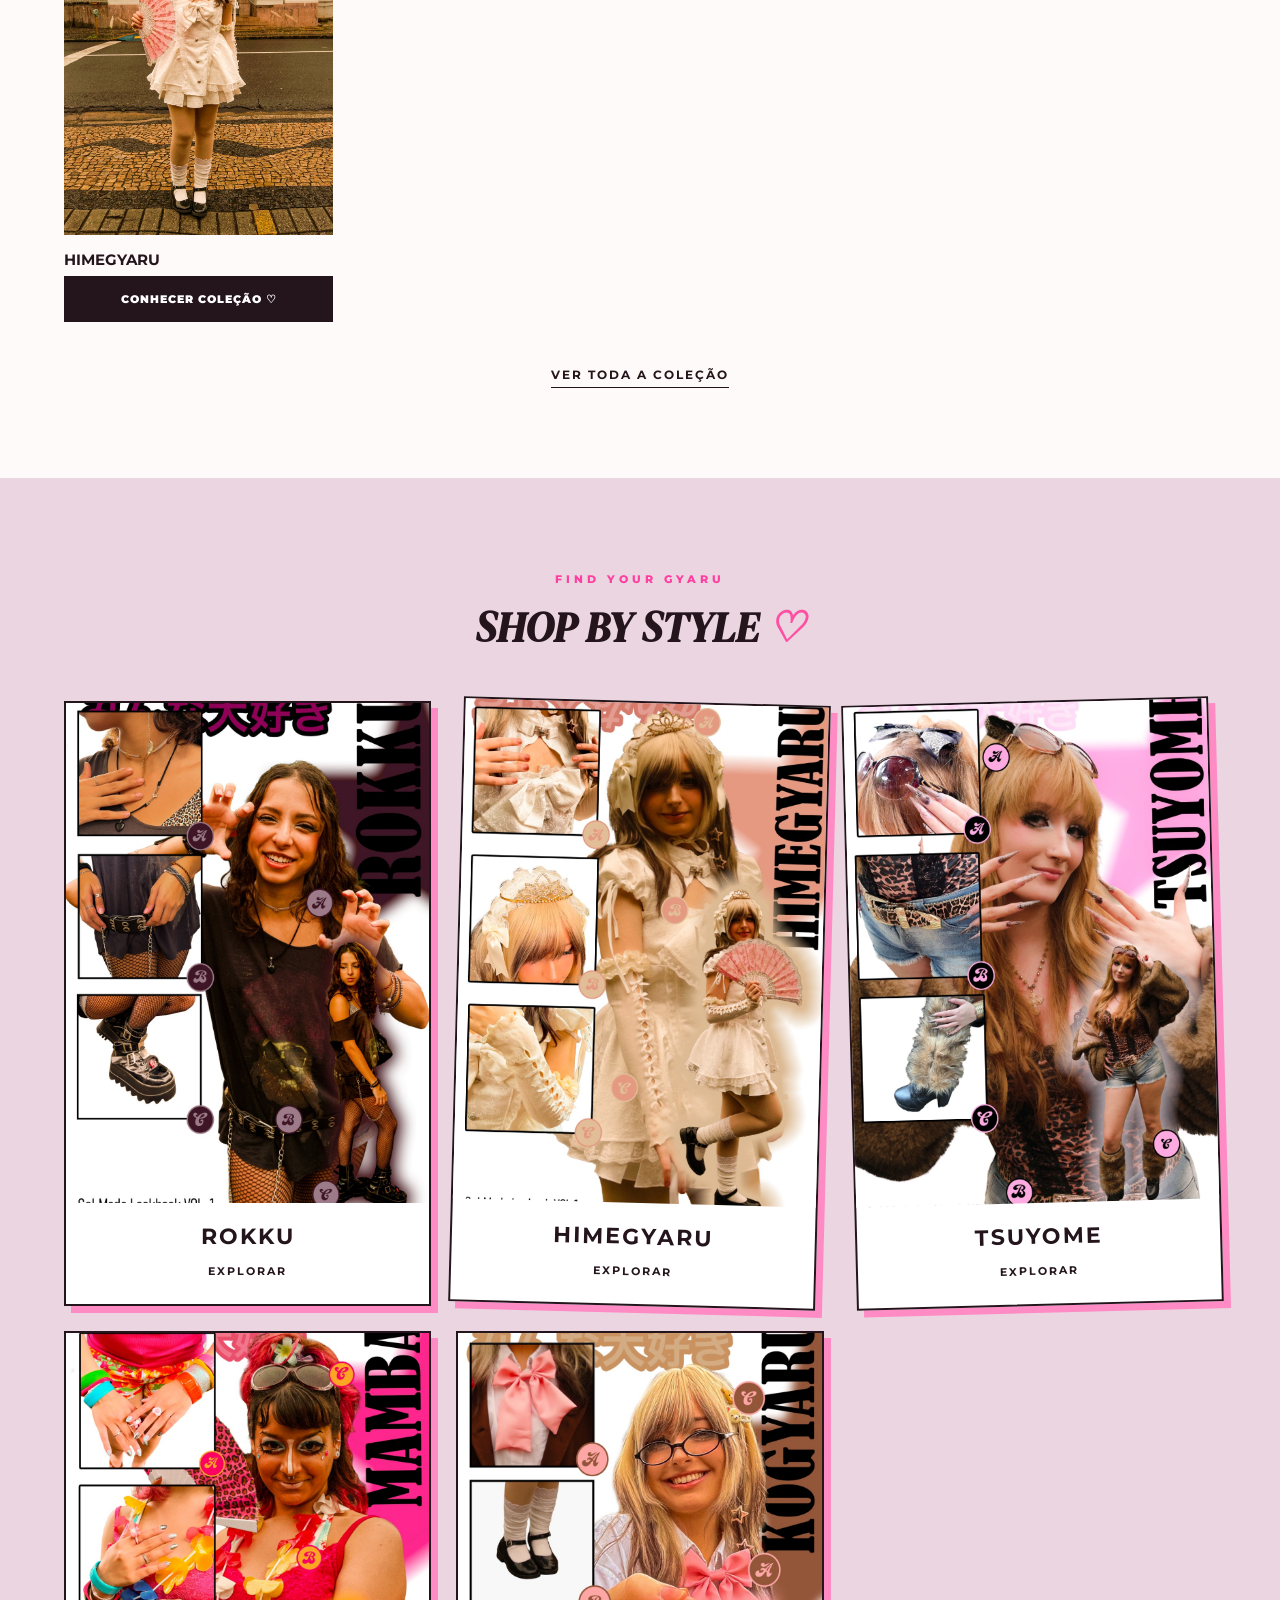
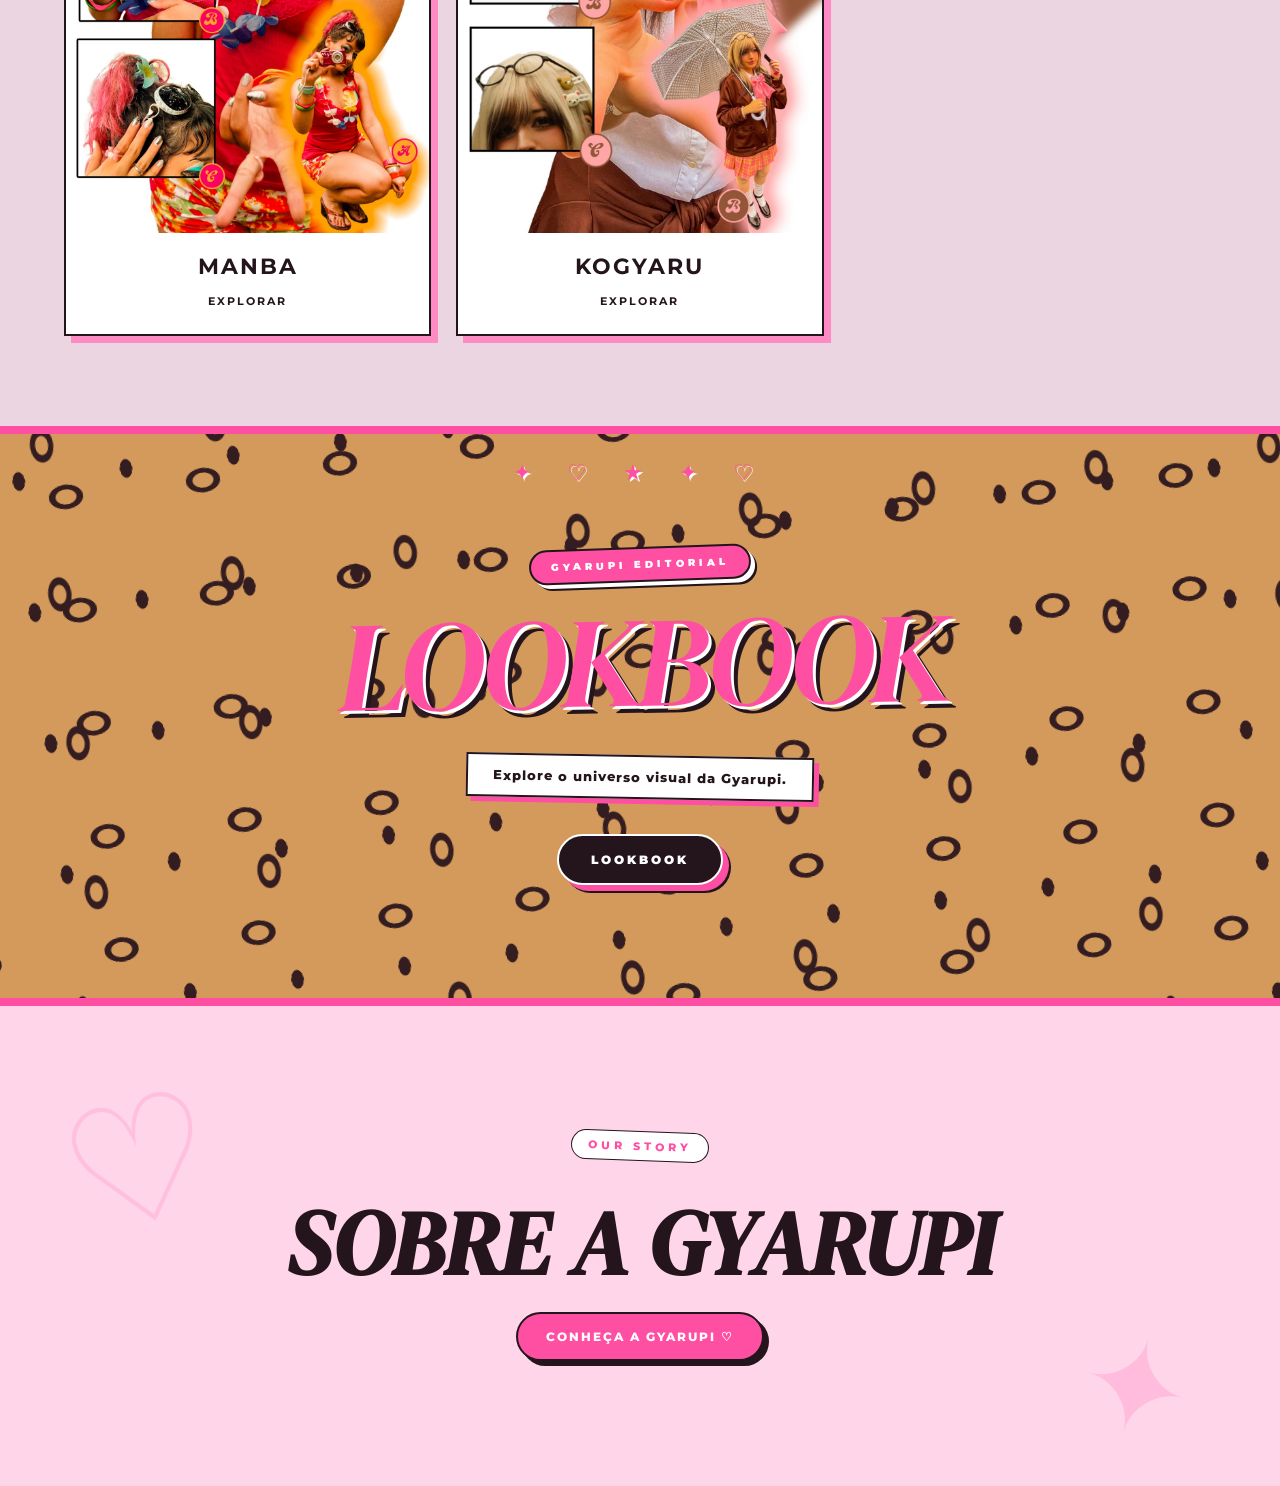
==== commit bb1b17d6: "Add files via upload" ====
--- a/index.html
+++ b/index.html
@@ -1,3 +1,4 @@
+
 <!DOCTYPE html>
 <html lang="pt-BR">
 
@@ -5,42 +6,44 @@
     <meta charset="UTF-8">
     <meta name="viewport" content="width=device-width, initial-scale=1.0">
 
-    <title>Gyarupi</title>
+    <title>GYARUPI</title>
 
     <link rel="stylesheet" href="index.css">
 </head>
 
 <body>
 
+    <!-- ========================================
+         CABEÇALHO
+    ========================================= -->
+
     <header class="cabecalho">
 
         <div class="logo">
-            GYARUPI
+            <a href="index.html">GYARUPI</a>
         </div>
 
         <nav class="menu">
             <a href="index.html">HOME</a>
             <a href="colecao.html">COLEÇÃO</a>
-            <a href="lookbook.html">LOOKBOOK</a>
-
+            <a href="https://gyarupistudio.base44.app/" target="_blank" rel="noopener noreferrer">
+    LOOKBOOK
+</a>
         </nav>
 
         <div class="acoes">
-            <button class="botao-favoritos">♡ Favoritos</button>
-            <button class="botao-sacola">🛍 Sacola</button>
-        </div>
+            <button class="botao-favoritos" type="button">♡ Favoritos</button>
+            <button class="botao-sacola" type="button">🛍 Sacola</button>
+        </div>
+
     </header>
 
 
-    <!-- ========================================
-         CONTEÚDO PRINCIPAL
-    ========================================= -->
-
     <main>
 
-        <!-- ====================================
+        <!-- ========================================
              HERO / CAPA
-        ===================================== -->
+        ========================================= -->
 
         <section id="home" class="hero">
 
@@ -62,25 +65,23 @@
 
             </div>
 
-
         </section>
 
 
-        <!-- ====================================
+        <!-- ========================================
              DESTAQUES DA COLEÇÃO
-        ===================================== -->
+        ========================================= -->
 
         <section class="colecao">
 
-            <p class="subtitulo">
-                NEW ARRIVALS
-            </p>
+            <p class="subtitulo">NEW ARRIVALS</p>
 
             <h2>NEW COLLECTION</h2>
 
             <div class="produtos">
 
-                <!-- PRODUTO 01 -->
+
+                <!-- KOGYARU -->
 
                 <article class="produto">
 
@@ -88,32 +89,26 @@
 
                         <span class="etiqueta">NEW</span>
 
-                        <button class="favorito">♡</button>
-
-                        <img src="imagens/produto-01.jpg" alt="Produto Gyarupi">
+                        <img src="fotoso/coleção kogyaru.jpeg"
+                             alt="Coleção Kogyaru">
 
                     </div>
 
                     <div class="produto-info">
 
-                        <h3>PRODUTO 01</h3>
-
-                        <p class="produto-descricao">
-                            Descrição da peça 01
-                        </p>
-
-                        <p class="produto-preco">
-                            R$ 199,90
-                        </p>
-                        <button class="adicionar-sacola">
-                            + ADICIONAR À SACOLA
-                        </button>
-                    </div>
-
-                </article>
-
-
-                <!-- PRODUTO 02 -->
+                        <h3>KOGYARU</h3>
+
+                        <a href="colecao.html?estilo=kogyaru"
+                           class="botao-conhecer">
+                            CONHECER COLEÇÃO ♡
+                        </a>
+
+                    </div>
+
+                </article>
+
+
+                <!-- MANBA -->
 
                 <article class="produto">
 
@@ -121,32 +116,26 @@
 
                         <span class="etiqueta">NEW</span>
 
-                        <button class="favorito">♡</button>
-
-                        <img src="imagens/produto-02.jpg" alt="Produto Gyarupi">
+                        <img src="fotoso/coleção manba.jpeg"
+                             alt="Coleção Manba">
 
                     </div>
 
                     <div class="produto-info">
 
-                        <h3>PRODUTO 02</h3>
-
-                        <p class="produto-descricao">
-                            Descrição da peça 02
-                        </p>
-
-                        <p class="produto-preco">
-                            R$ 199,90
-                        </p>
-                        <button class="adicionar-sacola">
-                            + ADICIONAR À SACOLA
-                        </button>
-                    </div>
-
-                </article>
-
-
-                <!-- PRODUTO 03 -->
+                        <h3>MANBA</h3>
+
+                        <a href="colecao.html?estilo=manba"
+                           class="botao-conhecer">
+                            CONHECER COLEÇÃO ♡
+                        </a>
+
+                    </div>
+
+                </article>
+
+
+                <!-- ROKKU -->
 
                 <article class="produto">
 
@@ -154,32 +143,26 @@
 
                         <span class="etiqueta">NEW</span>
 
-                        <button class="favorito">♡</button>
-
-                        <img src="imagens/produto-03.jpg" alt="Produto Gyarupi">
+                        <img src="fotoso/coeção rokku.jpeg"
+                             alt="Coleção Rokku">
 
                     </div>
 
                     <div class="produto-info">
 
-                        <h3>PRODUTO 03</h3>
-
-                        <p class="produto-descricao">
-                            Descrição da peça 03
-                        </p>
-
-                        <p class="produto-preco">
-                            R$ 199,90
-                        </p>
-                        <button class="adicionar-sacola">
-                            + ADICIONAR À SACOLA
-                        </button>
-                    </div>
-
-                </article>
-
-
-                <!-- PRODUTO 04 -->
+                        <h3>ROKKU</h3>
+
+                        <a href="colecao.html?estilo=rokku"
+                           class="botao-conhecer">
+                            CONHECER COLEÇÃO ♡
+                        </a>
+
+                    </div>
+
+                </article>
+
+
+                <!-- TSUYOME -->
 
                 <article class="produto">
 
@@ -187,31 +170,53 @@
 
                         <span class="etiqueta">NEW</span>
 
-                        <button class="favorito">♡</button>
-
-                        <img src="imagens/produto-04.jpg" alt="Produto Gyarupi">
+                        <img src="fotoso/coleção tsuyome.jpeg"
+                             alt="Coleção Tsuyome">
 
                     </div>
 
                     <div class="produto-info">
 
-                        <h3>PRODUTO 04</h3>
-
-                        <p class="produto-descricao">
-                            Descrição da peça 04
-                        </p>
-
-                        <p class="produto-preco">
-                            R$ 199,90
-                        </p>
-                        <button class="adicionar-sacola">
-                            + ADICIONAR À SACOLA
-                        </button>
-                    </div>
-
-                </article>
-
-            </div>
+                        <h3>TSUYOME</h3>
+
+                        <a href="colecao.html?estilo=tsuyome"
+                           class="botao-conhecer">
+                            CONHECER COLEÇÃO ♡
+                        </a>
+
+                    </div>
+
+                </article>
+
+
+                <!-- HIMEGYARU -->
+
+                <article class="produto">
+
+                    <div class="produto-imagem">
+
+                        <span class="etiqueta">NEW</span>
+
+                        <img src="fotoso/coleção hime.jpeg"
+                             alt="Coleção Himegyaru">
+
+                    </div>
+
+                    <div class="produto-info">
+
+                        <h3>HIMEGYARU</h3>
+
+                        <a href="colecao.html?estilo=himegyaru"
+                           class="botao-conhecer">
+                            CONHECER COLEÇÃO ♡
+                        </a>
+
+                    </div>
+
+                </article>
+
+            </div>
+
 
             <a href="colecao.html" class="ver-todos">
                 VER TODA A COLEÇÃO
@@ -220,9 +225,9 @@
         </section>
 
 
-        <!-- ====================================
+        <!-- ========================================
              SHOP BY STYLE
-        ===================================== -->
+        ========================================= -->
 
         <section class="estilos">
 
@@ -234,39 +239,45 @@
 
             <div class="lista-estilos">
 
+
                 <!-- ROKKU -->
 
                 <article class="estilo">
 
-                    <img src="fotoso/Mayra lookbook copiar.jpg" alt="Estilo Rokku Gyaru">
+                    <img src="fotoso/rokku.jpeg"
+                         alt="Estilo Rokku Gyaru">
 
                     <h3>ROKKU</h3>
 
                     <a href="colecao.html?estilo=rokku">
                         EXPLORAR
                     </a>
-                </article>
-
-
-                <!-- himegyaru -->
+
+                </article>
+
+
+                <!-- HIMEGYARU -->
 
                 <article class="estilo">
 
-                    <img src="fotoso/Manu 2 lookbook copiar.jpg" alt="Estilo himegyaru Gyaru">
+                    <img src="fotoso/manu hime.jpeg"
+                         alt="Estilo Himegyaru">
 
                     <h3>HIMEGYARU</h3>
 
-                    <a href="colecao.html?estilo=rokku">
+                    <a href="colecao.html?estilo=himegyaru">
                         EXPLORAR
                     </a>
 
                 </article>
 
-                <!-- Tsuyome -->
+
+                <!-- TSUYOME -->
 
                 <article class="estilo">
 
-                    <img src="fotoso/Maria lookbook copiar.jpg" alt="Estilo Tsuyome Gyaru">
+                    <img src="fotoso/maria tsu.jpeg"
+                         alt="Estilo Tsuyome Gyaru">
 
                     <h3>TSUYOME</h3>
 
@@ -281,20 +292,24 @@
 
                 <article class="estilo manba">
 
-                    <img src="fotoso/Giulli lookbook copiar.jpg" alt="Estilo Manba Gyaru">
+                    <img src="fotoso/mamba.jpeg"
+                         alt="Estilo Manba Gyaru">
 
                     <h3>MANBA</h3>
 
                     <a href="colecao.html?estilo=manba">
                         EXPLORAR
                     </a>
-                </article>
+
+                </article>
+
 
                 <!-- KOGYARU -->
 
                 <article class="estilo Kogyaru">
 
-                    <img src="fotoso/Manu lookbook copiar.jpg" alt="Estilo Kogyaru Gyaru">
+                    <img src="fotoso/manu kogyaru.jpeg"
+                         alt="Estilo Kogyaru Gyaru">
 
                     <h3>KOGYARU</h3>
 
@@ -304,13 +319,14 @@
 
                 </article>
 
+            </div>
+
         </section>
 
 
-
-        <!-- ====================================
+        <!-- ========================================
              CHAMADA PARA O LOOKBOOK
-        ===================================== -->
+        ========================================= -->
 
         <section class="chamada-lookbook">
 
@@ -324,16 +340,16 @@
                 Explore o universo visual da Gyarupi.
             </p>
 
-            <a href="lookbook.html">
-                VER LOOKBOOK
-            </a>
+            <a href="https://gyarupistudio.base44.app/" target="_blank" rel="noopener noreferrer">
+    LOOKBOOK
+</a>
 
         </section>
 
 
-        <!-- ====================================
+        <!-- ========================================
              CHAMADA SOBRE A MARCA
-        ===================================== -->
+        ========================================= -->
 
         <section class="chamada-sobre">
 
@@ -343,26 +359,28 @@
 
             <h2>SOBRE A GYARUPI</h2>
 
-
-
-            <a href="https://www.instagram.com/_gyarupi/" target="_blank" rel="noopener noreferrer">
+            <a href="https://www.instagram.com/_gyarupi/"
+               target="_blank"
+               rel="noopener noreferrer">
                 CONHEÇA A GYARUPI ♡
             </a>
+
         </section>
 
     </main>
 
 
-
-    <!-- =========================
-     POPUP GYARUPI
-    ========================== -->
+    <!-- ========================================
+         POPUP GYARUPI
+    ========================================= -->
 
     <div class="popup-fundo" id="popup">
 
         <div class="popup">
 
-            <button class="popup-fechar" id="fechar-popup">
+            <button class="popup-fechar"
+                    id="fechar-popup"
+                    type="button">
                 ×
             </button>
 
@@ -378,7 +396,9 @@
                 Você ainda não favoritou nenhum produto.
             </p>
 
-            <button class="popup-botao" id="popup-ok">
+            <button class="popup-botao"
+                    id="popup-ok"
+                    type="button">
                 OK ♡
             </button>
 
@@ -387,12 +407,11 @@
     </div>
 
 
-    <!-- =========================
-     FAVORITOS LATERAL
-========================== -->
+    <!-- ========================================
+         PAINEL DE FAVORITOS
+    ========================================= -->
 
     <div class="favoritos-fundo" id="favoritos-fundo"></div>
-
 
     <aside class="painel-favoritos" id="painel-favoritos">
 
@@ -408,13 +427,13 @@
 
             </div>
 
-
-            <button class="fechar-favoritos" id="fechar-favoritos">
+            <button class="fechar-favoritos"
+                    id="fechar-favoritos"
+                    type="button">
                 ×
             </button>
 
         </div>
-
 
         <div class="favoritos-conteudo" id="favoritos-conteudo">
 
@@ -433,11 +452,9 @@
     </aside>
 
 
-
-
-    <!-- =========================
-     SACOLA LATERAL
-========================== -->
+    <!-- ========================================
+         PAINEL DA SACOLA
+    ========================================= -->
 
     <div class="sacola-fundo" id="sacola-fundo"></div>
 
@@ -446,19 +463,22 @@
         <div class="sacola-topo">
 
             <div>
+
                 <p class="sacola-mini">
                     GYARUPI SHOP ♡
                 </p>
 
                 <h2>MINHA SACOLA</h2>
-            </div>
-
-            <button class="fechar-sacola" id="fechar-sacola">
+
+            </div>
+
+            <button class="fechar-sacola"
+                    id="fechar-sacola"
+                    type="button">
                 ×
             </button>
 
         </div>
-
 
         <div class="sacola-conteudo" id="sacola-conteudo">
 
@@ -474,7 +494,6 @@
 
         </div>
 
-
         <div class="sacola-rodape">
 
             <div class="sacola-total">
@@ -487,7 +506,7 @@
 
             </div>
 
-            <button class="finalizar-compra">
+            <button class="finalizar-compra" type="button">
                 FINALIZAR COMPRA ♡
             </button>
 
@@ -496,9 +515,11 @@
     </aside>
 
 
+    <!-- ========================================
+         JAVASCRIPT
+    ========================================= -->
+
     <script src="index.js"></script>
 
-
 </body>
-
-</html>+</html>
--- a/index.css
+++ b/index.css
@@ -2616,3 +2616,31 @@
 .lookbook-area {
     padding: 35px 15px 60px;
 }
+
+
+/* BOTÃO CONHECER COLEÇÃO */
+
+.botao-conhecer {
+    display: block;
+    width: 100%;
+    padding: 14px 8px;
+
+    background-color: #24151d;
+    color: white;
+
+    text-align: center;
+    text-decoration: none;
+
+    font-size: 11px;
+    font-weight: 900;
+    letter-spacing: 1px;
+
+    border: 2px solid #24151d;
+
+    transition: 0.3s;
+}
+
+.botao-conhecer:hover {
+    background-color: #ff3399;
+    border-color: #ff3399;
+}
